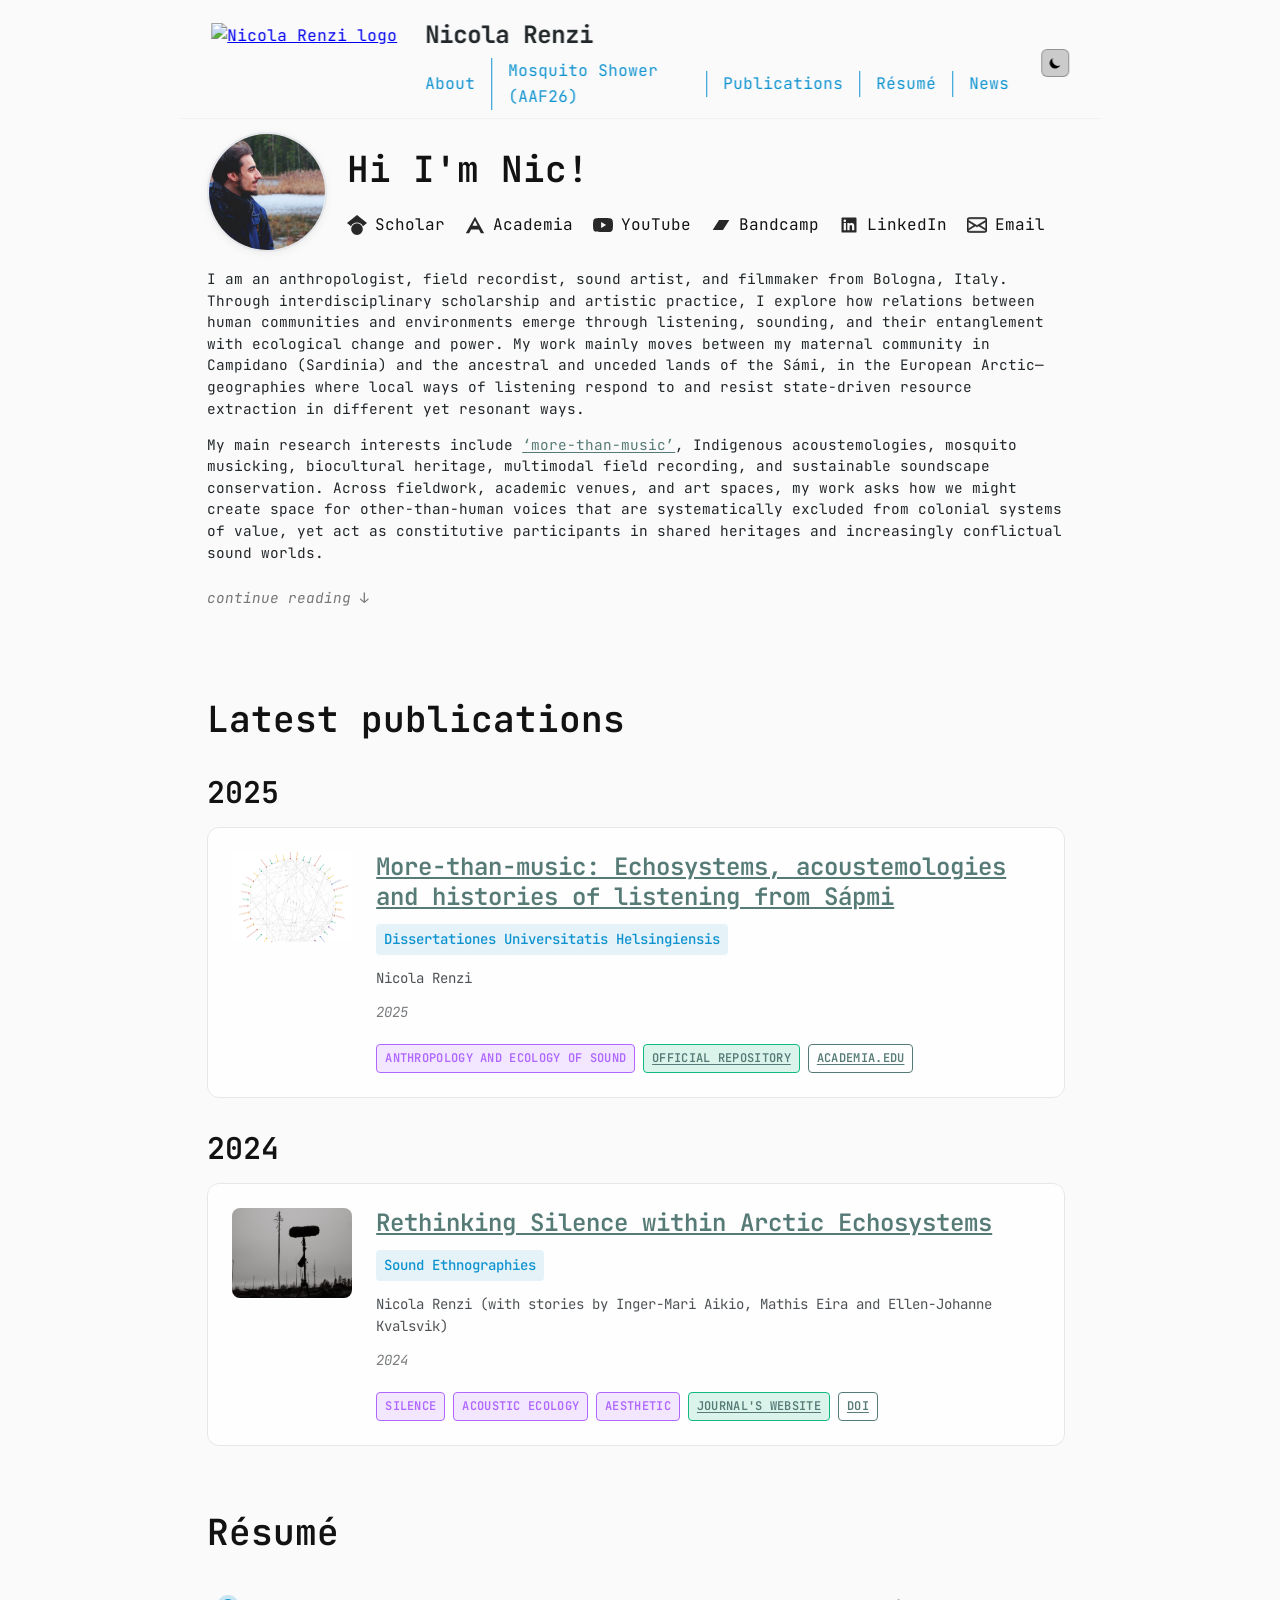
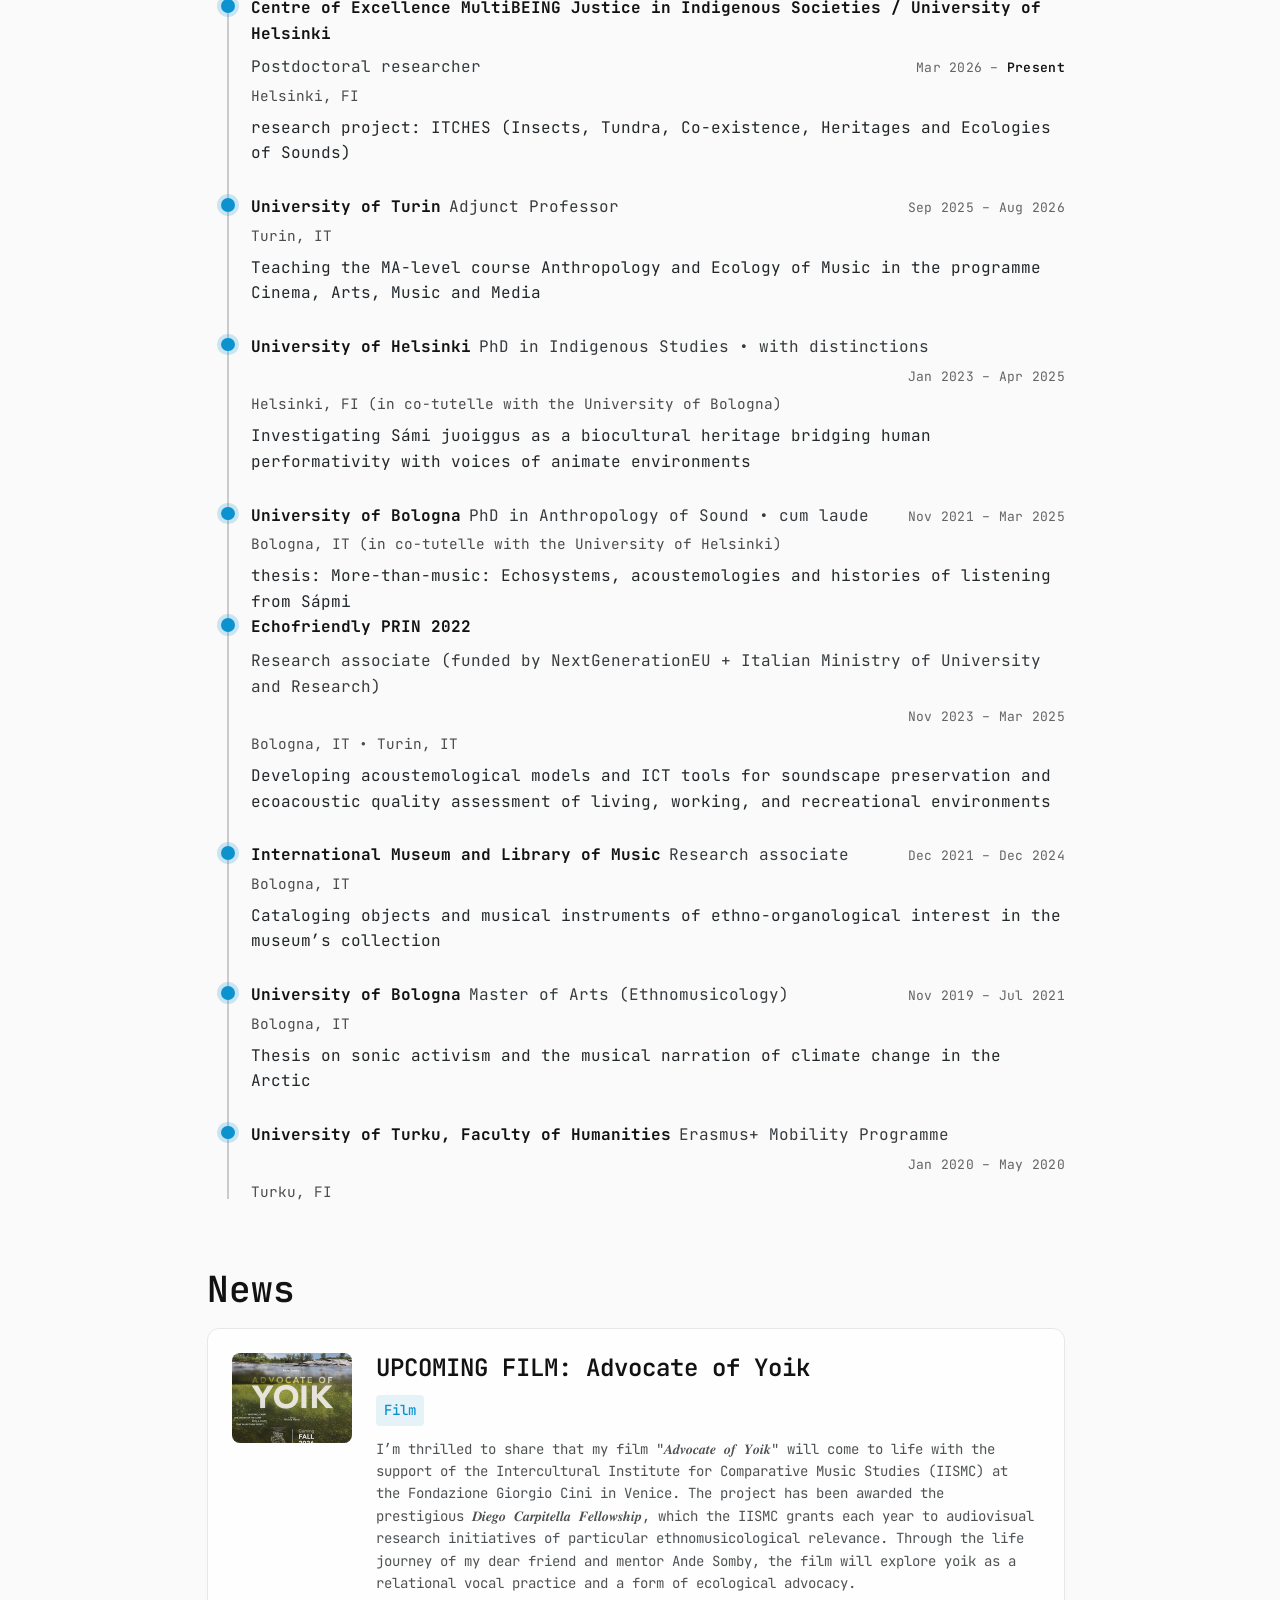
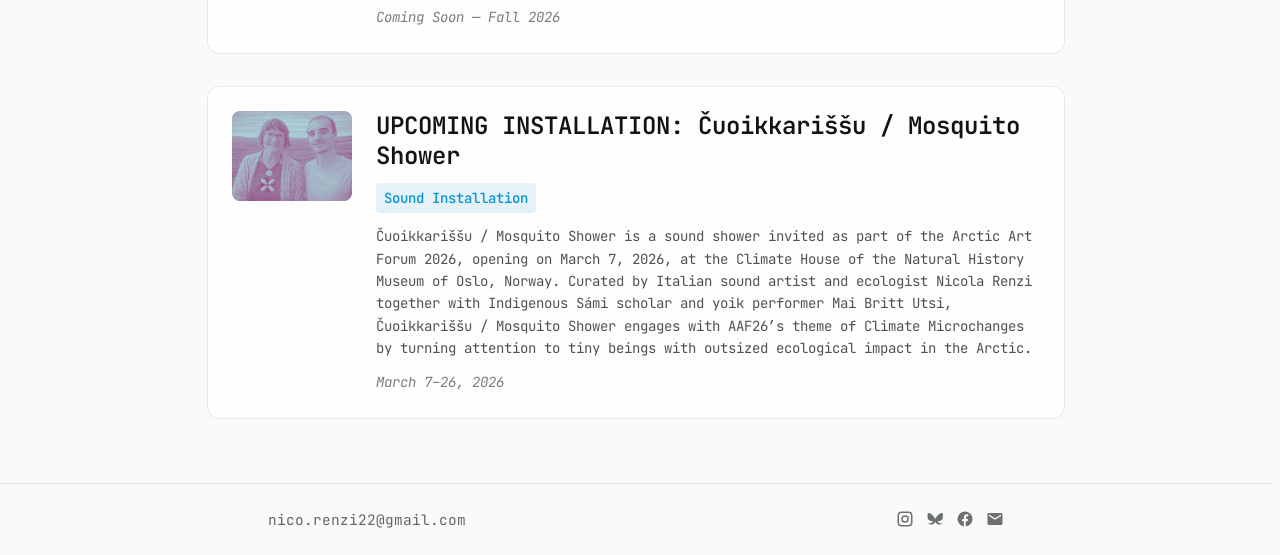
==== docs/index.html @ 44f28d64 "Update index.html" ====
<!DOCTYPE html>
<html lang="en" class="scroll-smooth">
<head>
    <meta charset="UTF-8">
    <meta name="viewport" content="width=device-width, initial-scale=1.0">
    <title>Nicola Renzi</title>
    <meta name="description" content="Postdoc researcher at the University of Helsinki">

    <!-- Open Graph (Facebook / LinkedIn / etc.) -->
    <meta property="og:type" content="website">
    <meta property="og:url" content="https://nicolarenzi.com/">
    <meta property="og:title" content="Nicola Renzi">
    <meta property="og:description" content="Postdoc researcher at the University of Helsinki">
    <meta property="og:image" content="https://nicolarenzi.com/assets/og-preview.jpg">
    <meta property="og:image:width" content="1200">
    <meta property="og:image:height" content="630">
    <meta property="og:image:alt" content="Nicola Renzi — website preview">

    <!-- Twitter Card -->
    <meta name="twitter:card" content="summary_large_image">
    <meta name="twitter:title" content="Nicola Renzi">
    <meta name="twitter:description" content="Postdoc researcher at the University of Helsinki">
    <meta name="twitter:image" content="https://nicolarenzi.com/assets/og-preview.jpg">
    
    <link rel="icon" type="image/x-icon" href="assets/logo-NR-favicon.ico">
    <link rel="stylesheet" href="styles.css">
    <link href="https://fonts.googleapis.com/css2?family=JetBrains+Mono:wght@300;400;500;600;700&display=swap" rel="stylesheet">
    <script>
        (function() {
            try {
                var saved = localStorage.getItem('theme');
                var theme = saved === 'dark' || saved === 'light' ? saved : 'light';
                document.documentElement.setAttribute('data-theme', theme);
            } catch (e) {
                document.documentElement.setAttribute('data-theme', 'light');
            }
        })();
    </script>
</head>
<body class="bg-global-bg text-global-text antialiased">
    <!-- Fixed Header -->
    <header id="main-header" class="group">
        <div class="header-grid">

            <!-- Logo -->
<a href="/" class="group header-logo flex items-center">
  <img src="/assets/Logo-NR-ok-square.png" alt="Nicola Renzi logo" class="me-3 h-10 sm:h-20 w-auto"/>
</a>


            <!-- Title -->
            <div class="header-title">
                <span class="text-xl font-bold sm:text-2xl">Nicola Renzi</span>
            </div>

            <!-- Desktop Navigation -->
            <nav class="mobile-nav-menu header-nav sm:flex sm:flex-row sm:items-center" id="navigation-menu">
                <a href="#about">About</a>
                <a href="mosquito-shower.html">Mosquito Shower (AAF26)</a>
                <a href="#publications">Publications</a>
                <a href="#resume">Résumé</a>
                <a href="#news">News</a>
            </nav>

            <!-- Controls -->
            <div class="header-controls flex items-center gap-3">
                <!-- Theme Toggle -->
                <button id="theme-toggle" class="flex h-7 w-7 items-center justify-center rounded-md border border-accent-2/20 bg-accent-2/10 p-1 transition-colors hover:bg-accent-2/20" aria-label="Switch to dark theme">
                    <svg class="sun-icon h-4 w-4" fill="currentColor" viewBox="0 0 20 20">
                        <path fill-rule="evenodd" d="M10 2a1 1 0 011 1v1a1 1 0 11-2 0V3a1 1 0 011-1zm4 8a4 4 0 11-8 0 4 4 0 018 0zm-.464 4.95l.707.707a1 1 0 001.414-1.414l-.707-.707a1 1 0 00-1.414 1.414zm2.12-10.607a1 1 0 010 1.414l-.706.707a1 1 0 11-1.414-1.414l.707-.707a1 1 0 011.414 0zM17 11a1 1 0 100-2h-1a1 1 0 100 2h1zm-7 4a1 1 0 011 1v1a1 1 0 11-2 0v-1a1 1 0 011-1zM5.05 6.464A1 1 0 106.465 5.05l-.708-.707a1 1 0 00-1.414 1.414l.707.707zm1.414 8.486l-.707.707a1 1 0 01-1.414-1.414l.707-.707a1 1 0 011.414 1.414zM4 11a1 1 0 100-2H3a1 1 0 000 2h1z" clip-rule="evenodd"></path>
                    </svg>
                    <svg class="moon-icon h-4 w-4" fill="currentColor" viewBox="0 0 20 20">
                        <path d="M17.293 13.293A8 8 0 016.707 2.707a8.001 8.001 0 1010.586 10.586z"></path>
                    </svg>
                </button>

                <!-- Mobile Menu Toggle -->
                <button id="toggle-navigation-menu" class="flex h-7 w-7 items-center justify-center rounded-md border border-accent-2/20 bg-accent-2/10 p-1 transition-colors hover:bg-accent-2/20 sm:hidden" aria-expanded="false" aria-label="Toggle navigation menu">
                    <svg class="h-4 w-4" fill="none" stroke="currentColor" viewBox="0 0 24 24">
                        <path stroke-linecap="round" stroke-linejoin="round" stroke-width="2" d="M4 6h16M4 12h16M4 18h16"></path>
                    </svg>
                    <svg class="h-4 w-4" fill="none" stroke="currentColor" viewBox="0 0 24 24">
                        <path stroke-linecap="round" stroke-linejoin="round" stroke-width="2" d="M6 18L18 6M6 6l12 12"></path>
                    </svg>
                </button>
            </div>
        </div>
    </header>

    <!-- Main Content -->
    <main class="mx-auto max-w-3xl px-4 sm:px-8">
        <!-- About Section -->
        <section id="about" class="mb-16">
            <div class="prose" id="about-content">
                <div class="loading-spinner">Loading about content...</div>
            </div>
        </section>
        

        <!-- Publications Section -->
        <section id="publications" class="mb-16">
            <div class="prose" id="publications-content">
                <div class="loading-spinner">Loading publications content...</div>
            </div>
        </section>

        <!-- Resume Section -->
        <section id="resume" class="mb-16">
            <div class="prose" id="resume-content">
                <div class="loading-spinner">Loading resume content...</div>
            </div>
        </section>

        <!-- News Section -->
        <section id="news" class="mb-16">
            <div class="prose" id="news-content">
                <div class="loading-spinner">Loading news content...</div>
            </div>
        </section>
    </main>


    <!-- Footer -->
<footer class="site-footer">
  <div class="footer-inner">
    <div class="footer-left">
      <a href="mailto:nico.renzi22@gmail.com">nico.renzi22@gmail.com</a>
    </div>

    <div class="footer-right">
      <!-- Instagram -->
      <a href="https://www.instagram.com/so__niccc/" aria-label="Instagram" target="_blank" rel="noopener">
        <svg viewBox="0 0 24 24" aria-hidden="true">
          <path d="M7 2C4.24 2 2 4.24 2 7v10c0 2.76 2.24 5 5 5h10c2.76 0 5-2.24 5-5V7c0-2.76-2.24-5-5-5H7zm10 2c1.66 0 3 1.34 3 3v10c0 1.66-1.34 3-3 3H7c-1.66 0-3-1.34-3-3V7c0-1.66 1.34-3 3-3h10zm-5 3a5 5 0 100 10 5 5 0 000-10zm0 2a3 3 0 110 6 3 3 0 010-6zm4.5-.9a1.1 1.1 0 110 2.2 1.1 1.1 0 010-2.2z"/>
        </svg>
      </a>

      <!-- Bluesky -->
      <a href="https://bsky.app/profile/nicolarenzi.bsky.social" aria-label="Bluesky" target="_blank" rel="noopener">
        <svg viewBox="0 0 24 24" aria-hidden="true">
          <path d="M12 11.4c-.9-1.7-3.3-4.8-5.5-6.4C4.3 3.5 3.4 3.8 2.8 4.1c-.7.4-.8 1.3-.8 1.9 0 .6.3 5.1.5 5.8.9 2.6 4.2 3.5 7.1 3.1-.1.1-.2.2-.3.4-1.4 2.1-3.9 2.5-5.6 2.3-.5-.1-.7.6-.2.9.9.6 2.6 1.1 4.7.7 2.1-.4 3.8-2 4.1-3.8.3 1.8 2 3.4 4.1 3.8 2.1.4 3.8-.1 4.7-.7.5-.3.3-1-.2-.9-1.7.2-4.2-.2-5.6-2.3-.1-.2-.2-.3-.3-.4 2.9.4 6.2-.5 7.1-3.1.2-.7.5-5.2.5-5.8 0-.6-.1-1.5-.8-1.9-.6-.3-1.5-.6-3.7.9-2.2 1.6-4.6 4.7-5.5 6.4z"/>
        </svg>
      </a>

      <!-- Facebook -->
      <a href="https://www.facebook.com/eth.nic22/" aria-label="Facebook" target="_blank" rel="noopener">
        <svg viewBox="0 0 24 24" aria-hidden="true">
          <path d="M22 12a10 10 0 10-11.5 9.9v-7H8v-3h2.5V9.5c0-2.5 1.5-3.9 3.8-3.9 1.1 0 2.2.2 2.2.2v2.4h-1.3c-1.3 0-1.7.8-1.7 1.6V12H16l-.4 3h-2.6v7A10 10 0 0022 12z"/>
        </svg>
      </a>

      <!-- Email -->
      <a href="mailto:nico.renzi22@gmail.com" aria-label="Email">
        <svg viewBox="0 0 24 24" aria-hidden="true">
          <path d="M20 4H4c-1.1 0-2 .9-2 2v12c0 1.1.9 2 2 2h16c1.1 0 2-.9 2-2V6c0-1.1-.9-2-2-2zm0 4l-8 5-8-5V6l8 5 8-5v2z"/>
        </svg>
      </a>
    </div>
  </div>
</footer>

<script src="script.js"></script>
</body>
</html>
---- docs/styles.css ----
/* Reset and base styles */
* {
    box-sizing: border-box;
}

html {
    color-scheme: light dark;
    scrollbar-gutter: stable;
    scroll-behavior: smooth;
}

/* CSS Custom Properties for theming */
:root {
    /* Light theme colors (inspired by astro-theme-cactus) */
    --color-global-bg: oklch(98.48% 0 0);
    --color-global-text: oklch(26.99% 0.0096 235.05);
    --color-link: oklch(55.44% 0.0431 185.69);
    --color-accent: #0d92d0;
    --color-accent-2: oklch(18.15% 0 0);
    --color-quote: #af67ff;
    --color-border: #e5e7eb;
    --color-card-bg: rgba(255, 255, 255, 0.8);
    --color-shadow: rgba(0, 0, 0, 0.1);
}

/* Dark theme colors */
[data-theme="dark"] {
    --color-global-bg: oklch(23.64% 0.0045 248);
    --color-global-text: oklch(83.54% 0 264);
    --color-link: oklch(70.44% 0.1133 349);
    --color-accent: #5ff26b;
    --color-accent-2: oklch(94.66% 0 0);
    --color-quote: oklch(94.8% 0.106 136.49);
    --color-border: #374151;
    --color-card-bg: rgba(31, 41, 55, 0.8);
    --color-shadow: rgba(0, 0, 0, 0.3);
}

/* Base typography */
body {
    font-family: 'JetBrains Mono', 'Courier New', monospace;
    line-height: 1.6;
    margin: 0;
    padding: 0;
    background-color: var(--color-global-bg);
    color: var(--color-global-text);
    transition: opacity 0.2s ease;
    padding-top: 8rem; /* Increased to account for fixed header */
}

/* Responsive body padding */
@media (max-width: 640px) {
    body {
        padding-top: 5rem; /* Reduced padding on mobile */
    }
}

/* Utility classes matching astro-theme-cactus */
.bg-global-bg { background-color: var(--color-global-bg); }
.text-global-text { color: var(--color-global-text); }
.text-accent { color: var(--color-accent); }
.text-accent-2 { color: var(--color-accent-2); }

.mx-auto { margin-left: auto; margin-right: auto; }
.flex { display: flex; }
.flex-col { flex-direction: column; }
.flex-1 { flex: 1; }
.items-center { align-items: center; }
.justify-center { justify-content: center; }
.min-h-screen { min-height: 100vh; }
.max-w-3xl { max-width: 57.6rem; }
.px-4 { padding-left: 1rem; padding-right: 1rem; }
.px-8 { padding-left: 2rem; padding-right: 2rem; }
.pt-16 { padding-top: 4rem; }
.py-4 { padding-top: 1rem; padding-bottom: 1rem; }
.py-8 { padding-top: 2rem; padding-bottom: 2rem; }
.mb-8 { margin-bottom: 2rem; }
.mb-16 { margin-bottom: 4rem; }
.mb-28 { margin-bottom: 7rem; }
.me-3 { margin-inline-end: 0.75rem; }
.me-4 { margin-inline-end: 1rem; }
.ms-auto { margin-inline-start: auto; }
.mt-auto { margin-top: auto; }
.h-4 { height: 1rem; }
.w-4 { width: 1rem; }
.h-7 { height: 1.75rem; }
.w-7 { width: 1.75rem; }
.h-10 { height: 2.5rem; }
.w-6 { width: 1.5rem; }
.text-sm { font-size: 0.875rem; }
.text-xl { font-size: 1.25rem; }
.text-2xl { font-size: 1.5rem; }
.font-normal { font-weight: 400; }
.font-bold { font-weight: 700; }
.font-mono { font-family: 'JetBrains Mono', 'Courier New', monospace; }
.antialiased { -webkit-font-smoothing: antialiased; -moz-osx-font-smoothing: grayscale; }
.scroll-smooth { scroll-behavior: smooth; }
.relative { position: relative; }
.absolute { position: absolute; }
.hidden { display: none; }
.rounded-md { border-radius: 0.375rem; }
.shadow { box-shadow: 0 1px 3px 0 var(--color-shadow), 0 1px 2px -1px var(--color-shadow); }
.backdrop-blur-sm { backdrop-filter: blur(4px); }
.underline { text-decoration: underline; }
.underline-offset-2 { text-underline-offset: 2px; }
.grayscale { filter: grayscale(100%); }
.opacity-75 { opacity: 0.75; }
.text-center { text-align: center; }
.text-xs { font-size: 0.75rem; }

/* Responsive utilities */
@media (min-width: 640px) {
    .sm\:px-8 { padding-left: 2rem; padding-right: 2rem; }
    .sm\:flex { display: flex; }
    .sm\:flex-row { flex-direction: row; }
    .sm\:flex-col { flex-direction: column; }
    .sm\:items-center { align-items: center; }
    .sm\:invisible { visibility: hidden; }
    .sm\:hidden { display: none; }
    .sm\:static { position: static; }
    .sm\:relative { position: relative; }
    .sm\:absolute { position: absolute; }
    .sm\:z-auto { z-index: auto; }
    .sm\:mt-1 { margin-top: 0.25rem; }
    .sm\:me-0 { margin-inline-end: 0; }
    .sm\:py-0 { padding-top: 0; padding-bottom: 0; }
    .sm\:h-20 { height: 5rem; }
    .sm\:w-12 { width: 3rem; }
    .sm\:text-2xl { font-size: 1.5rem; }
    .sm\:ps-18 { padding-inline-start: 4.5rem; }
    .sm\:-ms-4 { margin-inline-start: -1rem; }
    .sm\:divide-accent > :not([hidden]) ~ :not([hidden]) { 
        border-inline-start-width: 1px; 
        border-color: var(--color-accent); 
    }
    .sm\:rounded-none { border-radius: 0; }
    .sm\:bg-transparent { background-color: transparent; }
    .sm\:shadow-none { box-shadow: none; }
    .sm\:backdrop-blur-none { backdrop-filter: none; }
}

/* Screen reader only */
.sr-only {
    position: absolute;
    width: 1px;
    height: 1px;
    padding: 0;
    margin: -1px;
    overflow: hidden;
    clip: rect(0, 0, 0, 0);
    white-space: nowrap;
    border-width: 0;
}

.focus\:not-sr-only:focus {
    position: static;
    width: auto;
    height: auto;
    padding: 0;
    margin: 0;
    overflow: visible;
    clip: auto;
    white-space: normal;
}

/* Custom component styles */
.title {
    color: var(--color-accent-2);
    font-size: 1.5rem;
    font-weight: 600;
    margin-bottom: 2rem;
}

.cactus-link {
    color: var(--color-link);
    text-decoration: underline;
    text-underline-offset: 2px;
    transition: opacity 0.2s ease;
}

.cactus-link:hover {
    text-decoration-thickness: 2px;
}

/* Hover color for individual 'b'/'B' letters */
.hover-b {
    transition: color 0.15s ease;
}
.hover-b:hover {
    color: #ffd400; /* yellow */
}

/* Flying bee emoji created on clicking a 'b' */
.flying-bee {
    position: fixed;
    z-index: 9999;
    pointer-events: none;
    font-size: 1.2em;
    line-height: 1;
    will-change: transform, opacity;
    animation: bee-fly 3s cubic-bezier(0.25, 0.46, 0.45, 0.94) forwards;
}

@keyframes bee-fly {
    0% {
        transform: translate(0, 0) rotate(0deg);
        opacity: 1;
    }
    20% {
        transform: translate(calc(var(--dx) * 0.2), calc(var(--dy) * 0.2)) rotate(90deg);
    }
    40% {
        transform: translate(calc(var(--dx) * 0.4 + 6px), calc(var(--dy) * 0.4 - 4px)) rotate(180deg);
    }
    60% {
        transform: translate(calc(var(--dx) * 0.6 - 4px), calc(var(--dy) * 0.6 + 6px)) rotate(270deg);
    }
    80% {
        transform: translate(calc(var(--dx) * 0.8 + 3px), calc(var(--dy) * 0.8 - 3px)) rotate(360deg);
    }
    100% {
        transform: translate(var(--dx), var(--dy)) rotate(450deg);
        opacity: 0;
    }
}

@media (prefers-reduced-motion: reduce) {
    .flying-bee {
        animation: bee-fade 250ms ease-out forwards;
    }
    @keyframes bee-fade {
        to { opacity: 0; }
    }
}

/* Hover highlight for the word "mosquito" */
.hover-mosquito {
    transition: color 0.15s ease;
}
.hover-mosquito:hover {
    color: var(--color-accent); /* or any color you like */
}

/* Flying mosquito emoji – reuses the SAME keyframes as the bee */
.flying-mosquito {
    position: fixed;
    z-index: 9999;
    pointer-events: none;
    font-size: 1.15em;
    line-height: 1;
    will-change: transform, opacity;
    animation: bee-fly 3s cubic-bezier(0.25, 0.46, 0.45, 0.94) forwards;
}

@media (prefers-reduced-motion: reduce) {
    .flying-mosquito {
        animation: bee-fade 250ms ease-out forwards;
    }
}

/* Header styles */
#main-header {
    position: fixed;
    top: 0;
    left: 50%;
    transform: translateX(-50%);
    max-width: 57.6rem; /* Same as max-w-3xl */
    width: 100%;
    background-color: color-mix(in srgb, var(--color-global-bg) 95%, transparent);
    backdrop-filter: blur(12px);
    -webkit-backdrop-filter: blur(12px);
    border-bottom: 1px solid color-mix(in srgb, var(--color-border) 50%, transparent);
    z-index: 100;
    padding: 1rem 1rem 0.5rem 1rem; /* Match main content px-4 */
}



/* Header grid layout */
.header-grid {
    display: grid;
    grid-template-columns: auto 1fr minmax(0, auto);
    grid-template-rows: auto auto;
    grid-template-areas:
        "logo title controls"
        "logo nav controls";
    align-items: center;
    column-gap: 1rem;
}

.header-logo { grid-area: logo; align-self: center; }
.header-title { grid-area: title; align-self: center; }
.header-nav { grid-area: nav; align-self: center; }
.header-controls { 
    grid-area: controls; 
    justify-self: end; 
    max-width: 100%; 
    overflow: hidden;
    display: flex;
    align-items: center;
    gap: 0.75rem;
}

/* Logo hover rotation */
.header-logo img {
  transition: transform 0.35s ease;
  transform-origin: center center;
}

.header-logo:hover img {
  transform: rotate(90deg);
}


/* Nav links now centered with title - no additional margin needed */

@media (min-width: 640px) {
    #main-header {
        padding: 1rem 2rem 0.5rem 2rem; /* Match main content sm:px-8 */
    }
}

.group:hover .grayscale {
    filter: none;
}

/* Make logo clickable with cursor pointer and subtle hover effect */
#main-header a[href="#"] {
    cursor: pointer;
    transition: opacity 0.2s ease;
}

#main-header a[href="#"]:hover svg {
    transform: scale(1.05);
    transition: opacity 0.2s ease;
}

#main-header a[href="#"]:focus-visible {
    outline: 2px solid var(--color-accent);
    outline-offset: 4px;
    border-radius: 4px;
}

/* Navigation styles - Desktop */
.mobile-nav-menu {
    /* Desktop styles */
    display: flex;
    flex-direction: row;
    align-items: center;
    gap: 0;
    position: static;
    background: transparent;
    margin-top: 0.25rem;
    margin-left: -1rem;
}

.mobile-nav-menu > a {
    padding: 0 1rem;
    border-left: 1px solid var(--color-accent);
    color: var(--color-accent);
    text-decoration: none;
    transition: opacity 0.2s ease;
}

.mobile-nav-menu > a:first-child {
    border-left: none;
}

.mobile-nav-menu > a:hover {
    text-decoration: underline;
    text-underline-offset: 2px;
}

/* Mobile navigation - completely override everything */
@media (max-width: 640px) {
    .mobile-nav-menu {
        position: fixed !important;
        top: 0 !important;
        left: 0 !important;
        right: 0 !important;
        bottom: 0 !important;
        width: 100vw !important;
        height: 100vh !important;
        background-color: color-mix(in srgb, var(--color-global-bg) 98%, transparent) !important;
        backdrop-filter: blur(20px) !important;
        -webkit-backdrop-filter: blur(20px) !important;
        z-index: 150 !important;
        display: none !important;
        flex-direction: column !important;
        justify-content: center !important;
        align-items: center !important;
        gap: 2rem !important;
        padding: 2rem !important;
        border: none !important;
        border-radius: 0 !important;
        box-shadow: none !important;
        margin: 0 !important;
        transform: none !important;
        inset: 0 !important;
    }
    
    .mobile-nav-menu > a {
        font-size: 1.5rem !important;
        padding: 1rem 2rem !important;
        border-radius: 0.5rem !important;
        transition: opacity 0.2s ease !important;
        text-align: center !important;
        min-width: 200px !important;
        background-color: color-mix(in srgb, var(--color-accent) 10%, transparent) !important;
        border: 1px solid var(--color-accent) !important;
        color: var(--color-accent) !important;
        text-decoration: none !important;
        display: block !important;
        margin: 0 !important;
    }
    
    .mobile-nav-menu > a:hover {
        background-color: var(--color-accent) !important;
        color: var(--color-global-bg) !important;
        transform: translateY(-2px) !important;
        box-shadow: 0 4px 12px color-mix(in srgb, var(--color-accent) 30%, transparent) !important;
        text-decoration: none !important;
    }
}

/* Show mobile menu when menu-open class is present */
.group.menu-open .mobile-nav-menu {
    display: flex !important;
    z-index: 150 !important;
}

/* Mobile menu button improvements */
#toggle-navigation-menu {
    z-index: 200; /* Highest z-index to stay above menu */
    position: relative;
    background-color: color-mix(in srgb, var(--color-accent-2) 10%, transparent);
    border-radius: 0.375rem;
    border: 1px solid color-mix(in srgb, var(--color-accent-2) 20%, transparent);
    transition: opacity 0.2s ease;
}

#toggle-navigation-menu:hover {
    background-color: color-mix(in srgb, var(--color-accent-2) 20%, transparent);
    transform: scale(1.05);
}

/* Hamburger icon sizing and toggling */
#toggle-navigation-menu svg {
    width: 24px;
    height: 24px;
    transition: opacity 0.2s ease;
}

#toggle-navigation-menu[aria-expanded="false"] svg:first-of-type { display: block; opacity: 1; }
#toggle-navigation-menu[aria-expanded="false"] svg:last-of-type  { display: none;  opacity: 0; }

#toggle-navigation-menu[aria-expanded="true"]  svg:first-of-type { display: none;  opacity: 0; }
#toggle-navigation-menu[aria-expanded="true"]  svg:last-of-type  { display: block; opacity: 1; }

/* Theme toggle styles */
#theme-toggle {
    background-color: color-mix(in srgb, var(--color-accent-2) 20%, transparent);
    border: 1px solid color-mix(in srgb, var(--color-accent-2) 30%, transparent);
    transition: opacity 0.2s ease;
    z-index: 50;
    position: relative;
}

#theme-toggle:hover {
    background-color: color-mix(in srgb, var(--color-accent-2) 30%, transparent);
    transform: scale(1.05);
}

/* Theme icon visibility */
[data-theme="dark"] .sun-icon {
    display: block;
}

[data-theme="dark"] .moon-icon {
    display: none;
}

[data-theme="light"] .sun-icon {
    display: none;
}

[data-theme="light"] .moon-icon {
    display: block;
}

:root .sun-icon {
    display: none;
}

:root .moon-icon {
    display: block;
}

/* Prose styles (typography) */
.prose {
    color: var(--color-global-text);
    max-width: none; /* Allow prose to use full container width */
}

.prose h1, .prose h2, .prose h3, .prose h4, .prose h5, .prose h6 {
    color: var(--color-accent-2);
    font-weight: 600;
    line-height: 1.25;
    margin-top: 2rem;
    margin-bottom: 1rem;
}

.prose h1 { font-size: 2.25rem; }
.prose h2 { font-size: 1.875rem; }
.prose h3 { font-size: 1.5rem; }
.prose h4 { font-size: 1.25rem; }

.prose p {
    margin-bottom: 1.25rem;
}

.prose ul, .prose ol {
    margin-bottom: 1.25rem;
    padding-left: 1.625rem;
}

.prose li {
    margin-bottom: 0.5rem;
}

.prose a {
    color: var(--color-link);
    text-decoration: underline;
    text-underline-offset: 2px;
}

.prose a:hover {
    text-decoration-thickness: 2px;
}

/* About section layout */
.about-header {
    display: flex;
    align-items: center;
    gap: 1.25rem;
    flex-wrap: nowrap;
    margin-top: 0.25rem;
    margin-bottom: 1rem;
}

.about-avatar {
    width: 120px;
    height: 120px;
    border-radius: 9999px;
    object-fit: cover;
    flex-shrink: 0;
    border: 2px solid var(--color-border);
    box-shadow: 0 2px 10px color-mix(in srgb, var(--color-shadow) 50%, transparent);
    background-color: var(--color-border);
}

.about-header-content {
    display: flex;
    flex-direction: column;
    gap: 0.25rem;
}

/* Reduce default heading top margin inside about header to better center with avatar */
.about-header .title {
    margin-top: 0;
    margin-bottom: 0.5rem;
}

@media (max-width: 640px) {
    .about-header {
        flex-direction: column;
        align-items: center;
        text-align: center;
    }
    .about-avatar {
        width: 88px;
        height: 88px;
        margin-top: 1.5rem; /* Add padding above the avatar on mobile */
    }
    .about-header-content {
        align-items: center;
    }
}

.prose strong {
    color: var(--color-accent-2);
    font-weight: 600;
}

.prose code {
    background-color: color-mix(in srgb, var(--color-accent-2) 10%, transparent);
    border: 1px dotted #666;
    border-radius: 2px;
    padding: 0.125rem 0.25rem;
    font-size: 0.875rem;
}

.prose blockquote {
    border-left: 4px solid var(--color-accent);
    padding-left: 1rem;
    margin-left: 0;
    font-style: italic;
    color: var(--color-quote);
}

/* Project grid */
.project-grid {
    display: grid;
    gap: 2rem;
    margin-top: 2rem;
}

@media (min-width: 768px) {
    .project-grid {
        grid-template-columns: repeat(auto-fit, minmax(300px, 1fr));
    }
}

.project-card {
    background-color: var(--color-card-bg);
    border: 1px solid var(--color-border);
    border-radius: 0.5rem;
    padding: 1.5rem;
    backdrop-filter: blur(8px);
    transition: opacity 0.2s ease;
}

.project-card:hover {
    transform: translateY(-2px);
    box-shadow: 0 4px 12px var(--color-shadow);
}

.project-card h3 {
    margin-top: 0;
    margin-bottom: 1rem;
    color: var(--color-accent-2);
}

.project-card p {
    margin-bottom: 1.5rem;
    color: var(--color-global-text);
}

.project-links {
    display: flex;
    gap: 1rem;
}

.project-links a {
    padding: 0.5rem 1rem;
    border: 1px solid var(--color-accent);
    border-radius: 0.25rem;
    text-decoration: none;
    transition: opacity 0.2s ease;
}

.project-links a:hover {
    background-color: var(--color-accent);
    color: var(--color-global-bg);
}

/* Contact links */
.contact-links {
    display: flex;
    flex-wrap: wrap;
    gap: 1rem;
    margin-top: 2rem;
}

.contact-links a {
    display: inline-flex;
    align-items: center;
    padding: 0.75rem 1.5rem;
    background-color: var(--color-card-bg);
    border: 1px solid var(--color-border);
    border-radius: 0.5rem;
    text-decoration: none;
    transition: opacity 0.2s ease;
}

.contact-links a:hover {
    background-color: var(--color-accent);
    color: var(--color-global-bg);
    transform: translateY(-1px);
}

/* Smooth transitions */
* {
    transition: opacity 0.2s ease;
}

/* Focus styles for accessibility: only show on keyboard navigation */
a:focus,
button:focus {
    outline: none;
}
a:focus-visible,
button:focus-visible {
    outline: 2px solid var(--color-accent);
    outline-offset: 2px;
}

/* Scroll margin for anchor links */
:target {
    scroll-margin-top: 8rem; /* Increased to account for fixed header */
}

@media (max-width: 640px) {
    :target {
        scroll-margin-top: 5rem; /* Reduced for mobile */
    }
}

/* Responsive typography */
@media (max-width: 640px) {
    .title {
        font-size: 1.25rem;
    }
    
    .prose h1 { font-size: 1.875rem; }
    .prose h2 { font-size: 1.5rem; }
    .prose h3 { font-size: 1.25rem; }
    
    .contact-links {
        flex-direction: column;
    }
    
    .project-links {
        flex-direction: column;
    }
    
    /* Mobile header adjustments */
    #main-header {
        /* Keep fixed position on mobile - removed position: relative override */
        z-index: 100; /* Ensure proper z-index on mobile */
    }
    
    /* Prevent body scroll when menu is open */
    body.menu-open {
        overflow: hidden;
        height: 100vh;
    }
    
    /* Logo and title spacing on mobile */
    #main-header .text-xl {
        font-size: 1.125rem;
    }
    
    /* Mobile menu animation */
    .mobile-nav-menu {
        animation: fadeInScale 0.3s cubic-bezier(0.4, 0, 0.2, 1);
    }
    
    .group.menu-open .mobile-nav-menu {
        animation: fadeInScale 0.3s cubic-bezier(0.4, 0, 0.2, 1);
    }
}

/* Menu animation keyframes */
@keyframes fadeInScale {
    0% {
        opacity: 0;
        transform: scale(0.95);
    }
    100% {
        opacity: 1;
        transform: scale(1);
    }
}

/* Touch-friendly improvements */
@media (max-width: 640px) {
    /* Collapse grid to a simple row on mobile; keep existing overlay menu */
    .header-grid {
        display: flex;
        align-items: center;
        justify-content: space-between;
        gap: 0.75rem;
        flex-wrap: nowrap;
    }

    .header-title { display: flex; align-items: center; flex: 1; min-width: 0; }
    .header-nav { display: none; }

    /* Adjust controls spacing on mobile */
    .header-controls {
        gap: 0.5rem;
        white-space: nowrap;
    }

    /* Add spacing after logo on mobile */
    .header-logo { margin-right: 0.5rem; }

    /* Enlarge hamburger icon visuals on mobile */
    #toggle-navigation-menu svg {
        width: 24px;
        height: 24px;
    }

    /* Larger touch targets */
    #theme-toggle,
    #toggle-navigation-menu {
        min-width: 44px;
        min-height: 44px;
        padding: 0.5rem;
    }
    
    /* Better touch feedback */
    #toggle-navigation-menu:active,
    #theme-toggle:active {
        transform: scale(0.95);
    }
    
    /* Improved header spacing on mobile */
    #main-header {
        /* Keep fixed positioning - only adjust padding */
        padding-bottom: 1rem;
        /* Remove margin-bottom since fixed headers don't need margin */
    }

    /* Reduce first section top padding to avoid excessive gap under fixed header */
    #about {
        padding-top: 1rem !important;
    }
    
    /* Better logo visibility and size */
    #main-header svg {
        filter: drop-shadow(0 2px 4px rgba(0, 0, 0, 0.1));
        height: 4rem !important; /* Increase from 3.5rem to 4rem */
        width: 2.4rem !important;  /* Increase from 2.1rem to 2.4rem, maintaining aspect ratio */
    }
}

/* Prevent text selection on interactive elements */
#toggle-navigation-menu,
#theme-toggle {
    -webkit-user-select: none;
    -moz-user-select: none;
    user-select: none;
    -webkit-tap-highlight-color: transparent;
}

/* Smooth transitions for better UX */
.mobile-nav-menu a {
    transition: opacity 0.2s ease;
}

/* Active navigation link styling */
@media (max-width: 640px) {
    .mobile-nav-menu a.active {
        background-color: var(--color-accent) !important;
        color: var(--color-global-bg) !important;
        border-color: var(--color-accent) !important;
        transform: translateY(-2px) !important;
        box-shadow: 0 4px 12px color-mix(in srgb, var(--color-accent) 30%, transparent) !important;
    }
}

@media (min-width: 640px) {
    .mobile-nav-menu a.active {
        background-color: transparent !important;
        color: var(--color-accent) !important;
        text-decoration: underline !important;
        text-underline-offset: 4px !important;
        /* Keep vertical dividers visible even when active */
        border-left: 1px solid var(--color-accent) !important;
    }
    .mobile-nav-menu a.active:first-child {
        border-left: none !important;
    }
}

/* Animation for theme transitions */
html {
    transition: opacity 0.2s ease;
}

/* Loading spinner */
.loading-spinner {
    display: flex;
    align-items: center;
    justify-content: center;
    padding: 2rem;
    color: var(--color-accent);
    font-style: italic;
}

.loading-spinner::after {
    content: '';
    width: 20px;
    height: 20px;
    margin-left: 10px;
    border: 2px solid var(--color-accent);
    border-top: 2px solid transparent;
    border-radius: 50%;
    animation: spin 1s linear infinite;
}

@keyframes spin {
    0% { transform: rotate(0deg); }
    100% { transform: rotate(360deg); }
}

/* Error message styling */
.error-message {
    padding: 1rem;
    background-color: color-mix(in srgb, #ef4444 10%, transparent);
    border: 1px solid #ef4444;
    border-radius: 0.5rem;
    color: #ef4444;
    text-align: center;
}

/* Custom scrollbar */
::-webkit-scrollbar {
    width: 8px;
}

::-webkit-scrollbar-track {
    background: var(--color-global-bg);
}

::-webkit-scrollbar-thumb {
    background: var(--color-accent);
    border-radius: 4px;
}

::-webkit-scrollbar-thumb:hover {
    background: var(--color-accent-2);
}

/* Publication card styles */
.publication-card {
    display: flex;
    background-color: var(--color-card-bg);
    border: 1px solid var(--color-border);
    border-radius: 0.75rem;
    padding: 1.5rem;
    margin-bottom: 2rem;
    backdrop-filter: blur(8px);
    transition: opacity 0.2s ease;
    gap: 1.5rem;
}

.publication-card:hover {
    transform: translateY(-2px);
    box-shadow: 0 8px 25px var(--color-shadow);
}

.publication-image {
    flex-shrink: 0;
    width: 120px;
    height: 90px;
    border-radius: 0.5rem;
    overflow: hidden;
    background-color: var(--color-border);
}

.publication-image img {
    width: 100%;
    height: 100%;
    object-fit: cover;
}

.publication-content {
    flex: 1;
    display: flex;
    flex-direction: column;
    gap: 0.75rem;
}

.publication-title {
    margin: 0 !important;
    font-size: 1.125rem;
    font-weight: 600;
    line-height: 1.4;
}

/* Override prose heading margins for publication titles */
.prose .publication-title {
    margin-top: 0 !important;
    margin-bottom: 0.5rem;
}

.publication-link {
    color: var(--color-accent-2);
    text-decoration: none;
    transition: opacity 0.2s ease;
}

.publication-link:hover {
    color: var(--color-accent);
    text-decoration: underline;
}

.publication-venue {
    font-size: 0.875rem;
    color: var(--color-accent);
    font-weight: 500;
    background-color: color-mix(in srgb, var(--color-accent) 10%, transparent);
    padding: 0.25rem 0.5rem;
    border-radius: 0.25rem;
    display: inline-block;
    width: fit-content;
}

.publication-authors {
    font-size: 0.875rem;
    color: var(--color-global-text);
    opacity: 0.8;
}

.publication-year {
    font-size: 0.875rem;
    color: var(--color-global-text);
    opacity: 0.6;
    font-style: italic;
}

.publication-description {
    font-size: 0.875rem;
    line-height: 1.5;
    color: var(--color-global-text);
    opacity: 0.9;
}

.publication-tags {
    display: flex;
    flex-wrap: wrap;
    gap: 0.5rem;
    margin-top: 0.5rem;
}

.tag {
    font-size: 0.75rem;
    font-weight: 600;
    text-transform: uppercase;
    letter-spacing: 0.025em;
    padding: 0.25rem 0.5rem;
    border-radius: 0.25rem;
    border: 1px solid;
    transition: opacity 0.2s ease;
}

.tag-safety {
    background-color: color-mix(in srgb, #af67ff 15%, transparent);
    border-color: #af67ff;
    color: #af67ff;
}

.tag-interpretability {
    background-color: color-mix(in srgb, #af67ff 15%, transparent);
    border-color: #af67ff;
    color: #af67ff;
}

.tag-arxiv {
    background-color: color-mix(in srgb, #10b981 15%, transparent);
    border-color: #10b981;
    color: #10b981;
}

.tag-workshop {
    background-color: color-mix(in srgb, #f59e0b 15%, transparent);
    border-color: #f59e0b;
    color: #f59e0b;
}

.tag-conference {
    background-color: color-mix(in srgb, #3b82f6 15%, transparent);
    border-color: #3b82f6;
    color: #3b82f6;
}

.tag-bibtex {
    background-color: color-mix(in srgb, #6b7280 15%, transparent);
    border-color: #6b7280;
    color: #6b7280;
}

.tag:hover {
    transform: translateY(-1px);
    box-shadow: 0 2px 4px var(--color-shadow);
}

.publication-citations {
    font-size: 0.75rem;
    color: var(--color-global-text);
    opacity: 0.6;
    font-style: italic;
    margin-top: 0.5rem;
}

/* Responsive publication cards */
@media (max-width: 768px) {
    .publication-card {
        flex-direction: column;
        gap: 1rem;
    }
    
    .publication-image {
        width: 100%;
        height: 120px;
    }
    
    .publication-tags {
        justify-content: center;
    }
}

/* =========================
   Further readings layout
   ========================= */

.reading-grid {
  display: grid;
  grid-template-columns: repeat(2, minmax(0, 1fr));
  gap: 1.25rem;
  margin-top: 1.25rem;
  align-items: start;
}

.reading-block {
  background: color-mix(in srgb, var(--color-card-bg) 75%, transparent);
  border: 1px solid var(--color-border);
  border-radius: 18px;
  padding: 1rem;
  backdrop-filter: blur(8px);
}

.reading-block__header {
  margin-bottom: 0.75rem;
}

.reading-block__title {
  margin: 0 !important;
  font-size: 1.1rem;
  color: var(--color-accent-2);
}

/* Tighten cards inside blocks */
.reading-item.publication-card {
  margin-bottom: 1rem;
}

.reading-item.publication-card:last-child {
  margin-bottom: 0;
}

/* Little category kicker (sound ecology, ecology, etc.) */
.reading-kicker {
  font-size: 0.75rem;
  font-weight: 700;
  letter-spacing: 0.06em;
  text-transform: uppercase;
  color: color-mix(in srgb, var(--color-accent-2) 70%, transparent);
  margin-bottom: 0.35rem;
}

/* DOI line styling */
.reading-doi a {
  color: var(--color-link);
  text-decoration: underline;
  text-underline-offset: 2px;
}
.doi-forthcoming {
  opacity: 0.7;
  font-style: italic;
}

/* Mobile: stack blocks */
@media (max-width: 900px) {
  .reading-grid {
    grid-template-columns: 1fr;
  }
}

/* Party Hat Explosion Animation Styles */
.party-hat {
    position: fixed;
    pointer-events: none;
    z-index: 9999;
    width: 40px;
    height: 40px;
    opacity: 1;
    transform-origin: center;
}

.party-hat svg {
    width: 100%;
    height: 100%;
    filter: drop-shadow(2px 2px 4px rgba(0, 0, 0, 0.3));
}

@keyframes partyHatExplosion {
    0% {
        opacity: 1;
        transform: scale(0.5) rotate(0deg);
    }
    20% {
        opacity: 1;
        transform: scale(1.2) rotate(72deg);
    }
    100% {
        opacity: 0;
        transform: scale(0.8) rotate(360deg);
    }
}

.party-hat.exploding {
    animation: partyHatExplosion 2s cubic-bezier(0.25, 0.46, 0.45, 0.94) forwards;
}

/* Logo pulse animation for party mode */
.logo-party-pulse {
    animation: partyPulse 0.6s ease-out;
}

@keyframes partyPulse {
    0% {
        transform: scale(1);
    }
    50% {
        transform: scale(1.1);
    }
    100% {
        transform: scale(1);
    }
}

/* Confetti-like sparkles */
.party-sparkle {
    position: fixed;
    pointer-events: none;
    z-index: 9998;
    width: 8px;
    height: 8px;
    background: var(--color-accent);
    border-radius: 50%;
    opacity: 1;
}

@keyframes sparkleExplosion {
    0% {
        opacity: 1;
        transform: scale(0) rotate(0deg);
    }
    20% {
        opacity: 1;
        transform: scale(1.5) rotate(180deg);
    }
    100% {
        opacity: 0;
        transform: scale(0.5) rotate(720deg);
    }
}

.party-sparkle.exploding {
    animation: sparkleExplosion 1.5s ease-out forwards;
}

/* Smaller party hats on mobile */
@media (max-width: 768px) {
    .party-hat {
        width: 30px;
        height: 30px;
    }
}

/* ============================= */
/* Resume Timeline Component     */
/* ============================= */
.timeline {
    position: relative;
    margin: 2.5rem 0 1rem 0;
    /* space reserved for the timeline gutter (line + dot area) */
    --gutter: 2.75rem;
    padding-left: var(--gutter);
    /* alignment vars */
    --dot-size: 0.85rem;
    --line-x: 1.25rem;
    --line-w: 2px;
}

.timeline::before {
    content: '';
    position: absolute;
    left: var(--line-x);
    top: 0.25rem;
    bottom: 0.25rem;
    width: var(--line-w);
    background: color-mix(in srgb, var(--color-accent-2) 20%, transparent);
}

.timeline-item {
    position: relative;
    padding: 0 0 1.75rem 0;
}

.timeline-item:last-child {
    padding-bottom: 0;
}

.timeline-dot {
    position: absolute;
    /* place dot so its center matches the line center; adjust for gutter since dot is inside content box */
    left: calc((var(--line-x) - var(--gutter)) + ((var(--line-w) - var(--dot-size)) / 2));
    top: 0.25rem;
    width: var(--dot-size);
    height: var(--dot-size);
    border-radius: 9999px;
    background: var(--color-accent);
    box-shadow: 0 0 0 4px color-mix(in srgb, var(--color-accent) 20%, transparent);
}

.timeline-header {
    display: flex;
    align-items: baseline;
    gap: 0.5rem;
    flex-wrap: wrap;
}

.timeline-org {
    font-weight: 700;
    font-size: 1rem;
    color: var(--color-accent-2);
}

.timeline-role {
    color: var(--color-global-text);
    font-size: 1rem;
    opacity: 0.9;
}

.timeline-dates {
    margin-left: auto;
    font-size: 0.8125rem;
    letter-spacing: 0.02em;
    color: color-mix(in srgb, var(--color-accent-2) 65%, transparent);
}

.timeline-meta {
    margin-top: 0.25rem;
    font-size: 0.9rem;
    color: color-mix(in srgb, var(--color-accent-2) 75%, transparent);
}

.timeline-desc {
    margin-top: 0.5rem;
}

@media (max-width: 640px) {
    .timeline {
        --gutter: 2rem;
        padding-left: var(--gutter);
        --line-x: 0.9rem;
    }
    .timeline-dates {
        width: 100%;
        margin-left: 0;
        opacity: 0.8;
    }
}

/* =========================
   Footer
   ========================= */

.site-footer {
  border-top: 1px solid rgba(127,127,127,0.2);
  margin-top: 3rem;
  padding: 1.5rem 0;
  font-size: 0.9rem;
}

.footer-inner {
  max-width: 48rem;
  margin: 0 auto;
  padding: 0 1rem;
  display: flex;
  align-items: center;
  justify-content: space-between;
  gap: 1rem;
}

.footer-left a {
  color: var(--color-global-text);
  opacity: 0.7;
  text-decoration: none;
}

.footer-left a:hover {
  opacity: 1;
}

.footer-right {
  display: flex;
  align-items: center;
  gap: 0.75rem;
}

.footer-right a {
  color: var(--color-global-text);
  opacity: 0.65;
  display: inline-flex;
  transition: opacity 0.2s ease, transform 0.2s ease;
}

.footer-right a:hover {
  opacity: 1;
  transform: translateY(-1px);
}

.footer-right svg {
  width: 18px;
  height: 18px;
  fill: currentColor;
}

/* Mobile */
@media (max-width: 520px) {
  .footer-inner {
    flex-direction: column;
    gap: 0.75rem;
  }
}

/* =========================
   read more
   ========================= */

.about-more summary {
  cursor: pointer;
  font-style: italic;
  color: #777;
  margin: 1.5rem 0;
  list-style: none;
}

.about-more summary::marker {
  display: none;
}

.about-more .summary-less {
  display: none;
}

.about-more[open] .summary-more {
  display: none;
}

.about-more[open] .summary-less {
  display: inline;
}

.about-more summary span {
  transition: opacity 0.2s ease;
}

/* =========================
   box "did you know?"
   ========================= */

/* Default: assume desktop */
.fact-desktop { display: block; }
.fact-mobile { display: none; }

/* On mobile/tablet: flip */
@media (max-width: 900px) {
  .fact-desktop { display: none; }
  .fact-mobile { display: block; }

      .fact-slide { display: none; }
}

.fact-slide {
  position: fixed;
  right: 0;
  top: 45%;
  transform: translateY(-50%);
  width: 60px;
  overflow: hidden;

    display: flex;

  background: var(--color-card-bg);
  border: 1px solid var(--color-border);
  border-right: none;
  border-radius: 16px 0 0 16px;

  box-shadow: 0 15px 40px var(--color-shadow);
    transition: width 0.35s ease, box-shadow 0.35s ease;
  z-index: 50;

    max-height: 60vh;
    will-change: width;  
}

.fact-slide:hover {
  width: 320px;
  box-shadow: 0 25px 60px var(--color-shadow);
}

.fact-slide-handle {
  writing-mode: vertical-rl;
  transform: rotate(180deg);
  padding: 1rem 0.55rem;
  font-weight: 600;
  letter-spacing: 1px;
  cursor: pointer;
  user-select: none;
  opacity: 0.9;

    min-width: 60px;
}

.fact-slide-content {
  padding: 1rem;
  opacity: 0;
  transition: opacity 0.25s ease;

    max-height: 60vh;
  overflow: auto;
  overscroll-behavior: contain;

    flex: 1;
}

.fact-slide:hover .fact-slide-content {
  opacity: 1;
}

.fact-drawer {
  position: fixed;
  left: 1rem;
  right: 1rem;
  bottom: 1rem;

background: var(--color-card-bg);
    border: 1px solid var(--color-border);
  border-radius: 16px;

  box-shadow: 0 15px 40px var(--color-shadow);
  overflow: hidden;
  z-index: 50;
}

/* remove default marker */
.fact-drawer > summary { list-style: none; }
.fact-drawer > summary::-webkit-details-marker { display: none; }

.fact-drawer-handle {
  padding: 0.85rem 1rem;
  font-weight: 600;
  letter-spacing: 0.4px;
  cursor: pointer;
  user-select: none;
}

.fact-drawer-content {
  padding: 0 1rem 1rem;
  opacity: 0;
  transition: opacity 0.2s ease;
}

.fact-drawer[open] .fact-drawer-content {
  opacity: 1;
}

/* prevent it from getting too tall */
.fact-drawer-content {
  max-height: 45vh;
  overflow: auto;
}

@media (max-width: 900px) {
  .fact-drawer { bottom: 4.5rem; }
}

/* --- Mobile: reserve space so the fixed fact drawer doesn't cover content --- */
@media (max-width: 900px) {
  body {
    padding-bottom: 120px; /* adjust: 100px–160px depending on your drawer */
  }


  .fact-drawer {
    bottom: calc(1rem + env(safe-area-inset-bottom));
    background: rgba(255, 255, 255, 0.96);
  }

  [data-theme="dark"] .fact-drawer {
    background: rgba(31, 41, 55, 0.96);
  }
}
  
/* --- mosquito mating image --- */
.fact-slide-image {
  width: 100%;
  height: auto;
  border-radius: 12px;
  margin-bottom: 0.75rem;
  display: block;
}

/* Invert the image in dark mode */
[data-theme="dark"] .fact-slide-image {
  filter: invert(1);
      mix-blend-mode: screen;
}



/* =========================
   Poem explained widget
   ========================= */

/* Desktop/mobile flip (match your 900px breakpoint) */
.poem-desktop { display: block; }
.poem-mobile  { display: none; }

@media (max-width: 900px) {
  .poem-desktop { display: none; }
  .poem-mobile  { display: block; }
}

/* ---------- Desktop: bottom-left floating button + panel ---------- */
.poem-fab {
  position: fixed;
  left: 1rem;
  bottom: 1rem;
  z-index: 55; /* slightly above your fact widgets (z=50) */
}

.poem-fab > summary { list-style: none; }
.poem-fab > summary::-webkit-details-marker { display: none; }

.poem-fab__button {
  cursor: pointer;
  user-select: none;

  padding: 0.75rem 1rem;
  border-radius: 16px;

  background: var(--color-card-bg);
  border: 1px solid var(--color-border);
  box-shadow: 0 15px 40px var(--color-shadow);

  font-weight: 600;
  letter-spacing: 0.4px;
  color: var(--color-accent-2);
}

.poem-fab__button:hover {
  transform: translateY(-1px);
  box-shadow: 0 25px 60px var(--color-shadow);
}

/* The panel that appears above the button */
.poem-fab__panel {
  position: absolute;
  left: 0;
  bottom: calc(100% + 0.75rem);

  width: min(420px, calc(100vw - 2rem));
  max-height: 50vh;
  overflow: auto;
  overscroll-behavior: contain;

  padding: 1rem 1rem 0.9rem;
  border-radius: 18px;

  background: var(--color-card-bg);
  border: 1px solid var(--color-border);
  box-shadow: 0 20px 65px var(--color-shadow);

  opacity: 0;
  transform: translateY(6px);
  pointer-events: none;
  transition: opacity 0.2s ease, transform 0.2s ease;
}

/* Show panel when open */
.poem-fab[open] .poem-fab__panel {
  opacity: 1;
  transform: translateY(0);
  pointer-events: auto;
}

/* Small close X inside the panel */
.poem-fab__close {
  position: sticky;
  bottom: 0;
  float: right;

  width: 36px;
  height: 36px;
  border-radius: 12px;

  border: 1px solid color-mix(in srgb, var(--color-border) 70%, transparent);
  background: color-mix(in srgb, var(--color-global-bg) 30%, transparent);
  color: var(--color-accent-2);

  font-size: 1.25rem;
  line-height: 1;
  cursor: pointer;
}

.poem-fab__close:hover {
  transform: translateY(-1px);
}

/* this is the tap for info for the poem */
/* Highlighted tappable verses (yellow marker look) */
/* Theme-aware colors for poem highlight + sticker */
:root{
  --poem-hl-bg: rgba(255, 230, 120, 0.85);
  --poem-hl-border: rgba(200, 160, 40, 0.35);

  --poem-sticker-bg: rgba(255, 243, 170, 0.98);
  --poem-sticker-border: rgba(200, 160, 40, 0.55);

  --poem-sticker-close-bg: rgba(255, 230, 120, 0.9);
  --poem-sticker-close-border: rgba(200, 160, 40, 0.6);

  --poem-sticker-text: rgba(60, 45, 10, 0.92);
}

/* Dark mode overrides */
[data-theme="dark"]{
  --poem-hl-bg: rgba(95, 242, 107, 0.16);
  --poem-hl-border: rgba(95, 242, 107, 0.28);

  --poem-sticker-bg: rgba(11, 15, 25, 0.96);
  --poem-sticker-border: rgba(31, 41, 55, 0.9);

  --poem-sticker-close-bg: rgba(95, 242, 107, 0.18);
  --poem-sticker-close-border: rgba(95, 242, 107, 0.35);

  --poem-sticker-text: var(--color-global-text);
}


.poem-tap{
  display: block;
    width: fit-content;
  max-width: 100%;
  padding: 0.08rem 0.35rem;
  border-radius: 10px;
  cursor: pointer;
  user-select: none;
  -webkit-tap-highlight-color: transparent;

background: var(--poem-hl-bg);
border: 1px solid var(--poem-hl-border);

  /* remove underline */
  text-decoration: none;
}

.poem-tap:hover{
  transform: translateY(-1px);
  box-shadow: 0 10px 25px var(--color-shadow);
}

.poem-tap:focus-visible{
  outline: 2px solid rgba(255, 200, 60, 0.9);
  outline-offset: 3px;
}

/* Yellow “paper sticker” popup */
.poem-sticker{
  position: fixed;
  z-index: 200;
  max-width: min(340px, calc(100vw - 2rem));
  padding: 0.9rem 1rem;
  border-radius: 16px;

background: var(--poem-sticker-bg);
border: 1px solid var(--poem-sticker-border);
color: var(--poem-sticker-text);
  box-shadow: 0 20px 60px var(--color-shadow);

  font-style: normal;
      font-size: 0.85rem;   /* ✅ smaller text */

}

/* Optional: subtle “paper” feel */
.poem-sticker{
  background-image:
    linear-gradient(transparent, transparent),
    repeating-linear-gradient(
      0deg,
      rgba(0,0,0,0.03),
      rgba(0,0,0,0.03) 1px,
      transparent 1px,
      transparent 22px
    );
}

.poem-sticker__close{
  float: right;
  margin-left: 0.75rem;
  width: 30px;
  height: 30px;
  border-radius: 10px;

border: 1px solid var(--poem-sticker-close-border);
background: var(--poem-sticker-close-bg);
color: var(--poem-sticker-text);

  cursor: pointer;
  line-height: 1;
  font-size: 1.1rem;
}

.poem-sticker__close:hover{
  transform: translateY(-1px);
}

/* --- Responsive YouTube embeds without changing HTML --- */
iframe[src*="youtube.com/embed"],
iframe[src*="youtube-nocookie.com/embed"] {
  display: block;
  width: 100%;
  max-width: 100%;
  aspect-ratio: 16 / 9;
  height: auto;          /* works with aspect-ratio in modern browsers */
  border: 0;
  border-radius: 14px;
  box-shadow: 0 10px 30px var(--color-shadow);
  margin: 1rem 0 0.75rem;
}

/* --- Responsive google maps --- */

/* Google Maps responsive embed */
iframe[src*="google.com/maps"] {
  display: block;
  width: 100%;
  max-width: 100%;
  aspect-ratio: 4 / 3;   /* matches 600x450 */
  height: auto;
  border: 0;
  border-radius: 16px;
  box-shadow: 0 15px 40px var(--color-shadow);
  margin: 0.75rem 0;
}

/* Force-hide the desktop sidebar on mobile */
@media (max-width: 900px) {
  .fact-slide { 
    display: none !important;
  }
}

/* Dark mode: make drawer nearly black */
@media (max-width: 900px) {
  [data-theme="dark"] .fact-drawer {
    background: #0b0f19; /* deep near-black  */
    border-color: #1f2937; /* subtle dark border */
  }
}


/* =========================
   About sheet (bottom pull-up)
   ========================= */

.about-sheet {
  position: fixed;
  inset: 0;
  z-index: 120;
  pointer-events: none;

  /* We will control these with CSS variables from JS */
  opacity: var(--sheet-alpha, 0);
}
/* Put this near your .about-sheet rules */
#aboutSheet {
  --sheet-y: 105%;
  --sheet-alpha: 0;
  --sheet-backdrop: 0;
}

.about-sheet.is-open {
  /* is-open will now just mean “it’s visible enough to interact” */
  pointer-events: auto;
}

.about-sheet__backdrop {
  position: absolute;
  inset: 0;
  background: rgba(0,0,0,0.35);
  backdrop-filter: blur(4px);

  /* Gradual fade driven by JS */
  opacity: var(--sheet-backdrop, 0);
  transition: none;
}

[data-theme="dark"] .about-sheet__backdrop {
  background: rgba(0,0,0,0.55);
}

[data-theme="dark"] .about-sheet__backdrop {
  background: rgba(0,0,0,0.55);
}

.about-sheet__panel {
  position: absolute;
  left: 50%;
  bottom: 0;

  /* JS will animate this value gradually:
     105% = hidden below screen, 0% = fully open */
  transform: translateX(-50%) translateY(var(--sheet-y, 105%));

  width: min(980px, calc(100vw - 2rem));
    max-height: min(90vh, 920px);
  background: color-mix(in srgb, var(--color-card-bg) 92%, transparent);
  border: 1px solid var(--color-border);
  border-radius: 22px 22px 0 0;
  box-shadow: 0 25px 70px var(--color-shadow);

  padding: 1.1rem 1.1rem 1.25rem;
  overflow: auto;
  overscroll-behavior: contain;

  /* IMPORTANT: no transition here (scroll-driven) */
  transition: none;
  will-change: transform;
}


@media (prefers-reduced-motion: reduce) {
  .about-sheet__panel,
  .about-sheet__backdrop {
    transition: none;
  }
}

/* Handle (mobile default) */
.about-sheet__handle {
  width: 190px;              /* key: wide enough for "About us" */
  height: 44px;              /* tall enough to tap */
  border-radius: 16px 16px 0 0;
  margin: -0.6rem auto 0.9rem;

  display: flex;
  align-items: center;
  justify-content: center;

  background: color-mix(in srgb, var(--color-global-bg) 85%, var(--color-accent-2) 15%);
  border: 1px solid color-mix(in srgb, var(--color-border) 80%, transparent);
  box-shadow: 0 10px 28px rgba(0,0,0,0.18);

  user-select: none;
}

.about-sheet__close {
  position: sticky;
  top: 0.25rem;
  margin-left: auto;
  display: block;
  width: 38px;
  height: 38px;
  border-radius: 12px;
  border: 1px solid color-mix(in srgb, var(--color-border) 70%, transparent);
  background: color-mix(in srgb, var(--color-global-bg) 30%, transparent);
  color: var(--color-accent-2);
  font-size: 1.35rem;
  line-height: 1;
  cursor: pointer;
}

.about-sheet__close:hover {
  transform: translateY(-1px);
}

.about-sheet__header h2 {
  margin: 0 0 0.5rem;
  color: var(--color-accent-2);
  font-weight: 700;
  font-size: 1.35rem;
}

.about-sheet__lead {
  margin: 0 0 1rem;
  opacity: 0.85;
  max-width: 70ch;
}

.about-sheet__figure {
  margin: 0 0 1rem;
}

.about-sheet__figure img {
  display: block;
  width: 100%;
  border-radius: 18px;
  box-shadow: 0 14px 40px var(--color-shadow);
}

.about-sheet__figure figcaption {
  margin-top: 0.6rem;
  text-align: center;
  font-size: 0.9rem;
  opacity: 0.7;
}

/* two bios */
.about-sheet__grid {
  display: grid;
  grid-template-columns: repeat(2, minmax(0, 1fr));
  gap: 1rem;
  margin-top: 1rem;
}

.about-sheet__bio {
  border: 1px solid color-mix(in srgb, var(--color-border) 85%, transparent);
  border-radius: 18px;
  padding: 1rem;
  background: color-mix(in srgb, var(--color-global-bg) 12%, transparent);
}

.about-sheet__bio h3 {
  margin: 0 0 0.35rem;
  color: var(--color-accent-2);
  font-size: 1.05rem;
}

.about-sheet__role {
  margin: 0 0 0.85rem;
  opacity: 0.75;
  font-size: 0.95rem;
}

.about-sheet__links a {
  color: var(--color-link);
  text-decoration: underline;
  text-underline-offset: 2px;
  margin-right: 0.9rem;
}

/* =========================
   About sheet tabs (mobile)
   ========================= */

.about-sheet__tabs {
  display: none; /* default off (desktop keeps your 2-column grid) */
  gap: 0.5rem;
  margin: 0.75rem 0 0.9rem;
}

.about-sheet__tab {
  flex: 1;
  border: 1px solid color-mix(in srgb, var(--color-border) 85%, transparent);
  background: color-mix(in srgb, var(--color-global-bg) 14%, transparent);
  color: var(--color-accent-2);
  padding: 0.65rem 0.75rem;
  border-radius: 14px;
  font: inherit;
  font-size: 0.85rem;
  letter-spacing: 0.02em;
  cursor: pointer;
  user-select: none;
  white-space: nowrap;
  overflow: hidden;
  text-overflow: ellipsis;
  transition: opacity 0.2s ease, transform 0.2s ease;
}

.about-sheet__tab:hover {
  transform: translateY(-1px);
}

.about-sheet__tab.is-active {
  border-color: color-mix(in srgb, var(--color-accent) 45%, var(--color-border));
  background: color-mix(in srgb, var(--color-accent) 12%, transparent);
  opacity: 1;
}

.about-sheet__panels {
  /* just a wrapper; no special styles needed */
}

.about-sheet__bio-panel {
  border: 1px solid color-mix(in srgb, var(--color-border) 85%, transparent);
  border-radius: 18px;
  padding: 1rem;
  background: color-mix(in srgb, var(--color-global-bg) 12%, transparent);
}

.about-sheet__bio-panel[hidden] {
  display: none !important;
}

/* Mobile: show tabs, show ONE panel at a time */
@media (max-width: 820px) {
  .about-sheet__tabs {
    display: flex;
  }

  /* Your old grid is no longer used (we replaced it), but keep this harmless */
  .about-sheet__grid {
    display: none !important;
  }
}

/* mobile layout */
@media (max-width: 820px) {
  .about-sheet__grid {
    grid-template-columns: 1fr;
  }

  .about-sheet__panel {
    width: calc(100vw - 1.5rem);
  }
}

/* Optional: on small screens, avoid fighting your fixed “Did you know?” drawer */
@media (max-width: 900px) {
  .about-sheet.is-open .fact-drawer {
    opacity: 0.15;
    pointer-events: none;
  }
}

/* Desktop: allow grabbing only when footer is in view */
.about-sheet.is-armed {
  pointer-events: auto; /* so the handle can receive pointer events */
}

/* Make only the panel/handle clickable while armed (optional but nice) */
.about-sheet.is-armed .about-sheet__backdrop {
  pointer-events: none; /* backdrop won't block page until it's truly open */
}

/* Desktop handle affordance */
@media (min-width: 901px) {
  .about-sheet__handle {
    height: 56px;
    width: 240px;
    margin: -0.9rem auto 1rem;
    border-radius: 18px 18px 0 0;

    display: flex;
    align-items: center;
    justify-content: center;

    background: color-mix(in srgb, var(--color-global-bg) 80%, var(--color-accent-2) 20%);
    border: 1px solid color-mix(in srgb, var(--color-accent) 35%, var(--color-border));
    box-shadow: 0 16px 40px rgba(0,0,0,0.25);

    cursor: grab;
    user-select: none;
    touch-action: none;
  }
}


  .about-sheet__handle-label {
    font-size: 0.85rem;
    letter-spacing: 0.08em;
    text-transform: uppercase;
    opacity: 0.85;
  }

  .about-sheet.is-dragging .about-sheet__handle {
    cursor: grabbing;
  }



.about-sheet__handle-label {
  white-space: nowrap;       /* prevents "About" / "us" wrap */
  font-size: 0.82rem;
  letter-spacing: 0.06em;
  text-transform: uppercase;
  opacity: 0.85;
}

/* Desktop: use the 2-column grid, hide the tab panels */
@media (min-width: 821px) {
  .about-sheet__panels {
    display: none !important;
  }
}

/* Nicer link's color in this section */
.about-sheet__contact {
  color: var(--color-link);
  text-decoration: underline;
  text-underline-offset: 3px;
  transition: opacity 0.2s ease, transform 0.2s ease;
}

.about-sheet__contact:hover {
  opacity: 0.8;
  transform: translateY(-1px);
}

/* =========================
   Breakout section (wider on desktop)
   ========================= */
.breakout {
  /* keep normal width on mobile */
}

@media (min-width: 1024px) {
  .breakout {
    width: min(1280px, calc(100vw - 3rem));
    max-width: none;
    margin-left: 50%;
    transform: translateX(-50%);
  }
}
  /* Optional: slightly larger gutter between the two columns */
  .breakout .reading-grid {
    gap: 1.5rem;
  }

/* Invert selected logos in dark mode */
[data-theme="dark"] img.invert-on-dark {
  filter: invert(1) !important;
}
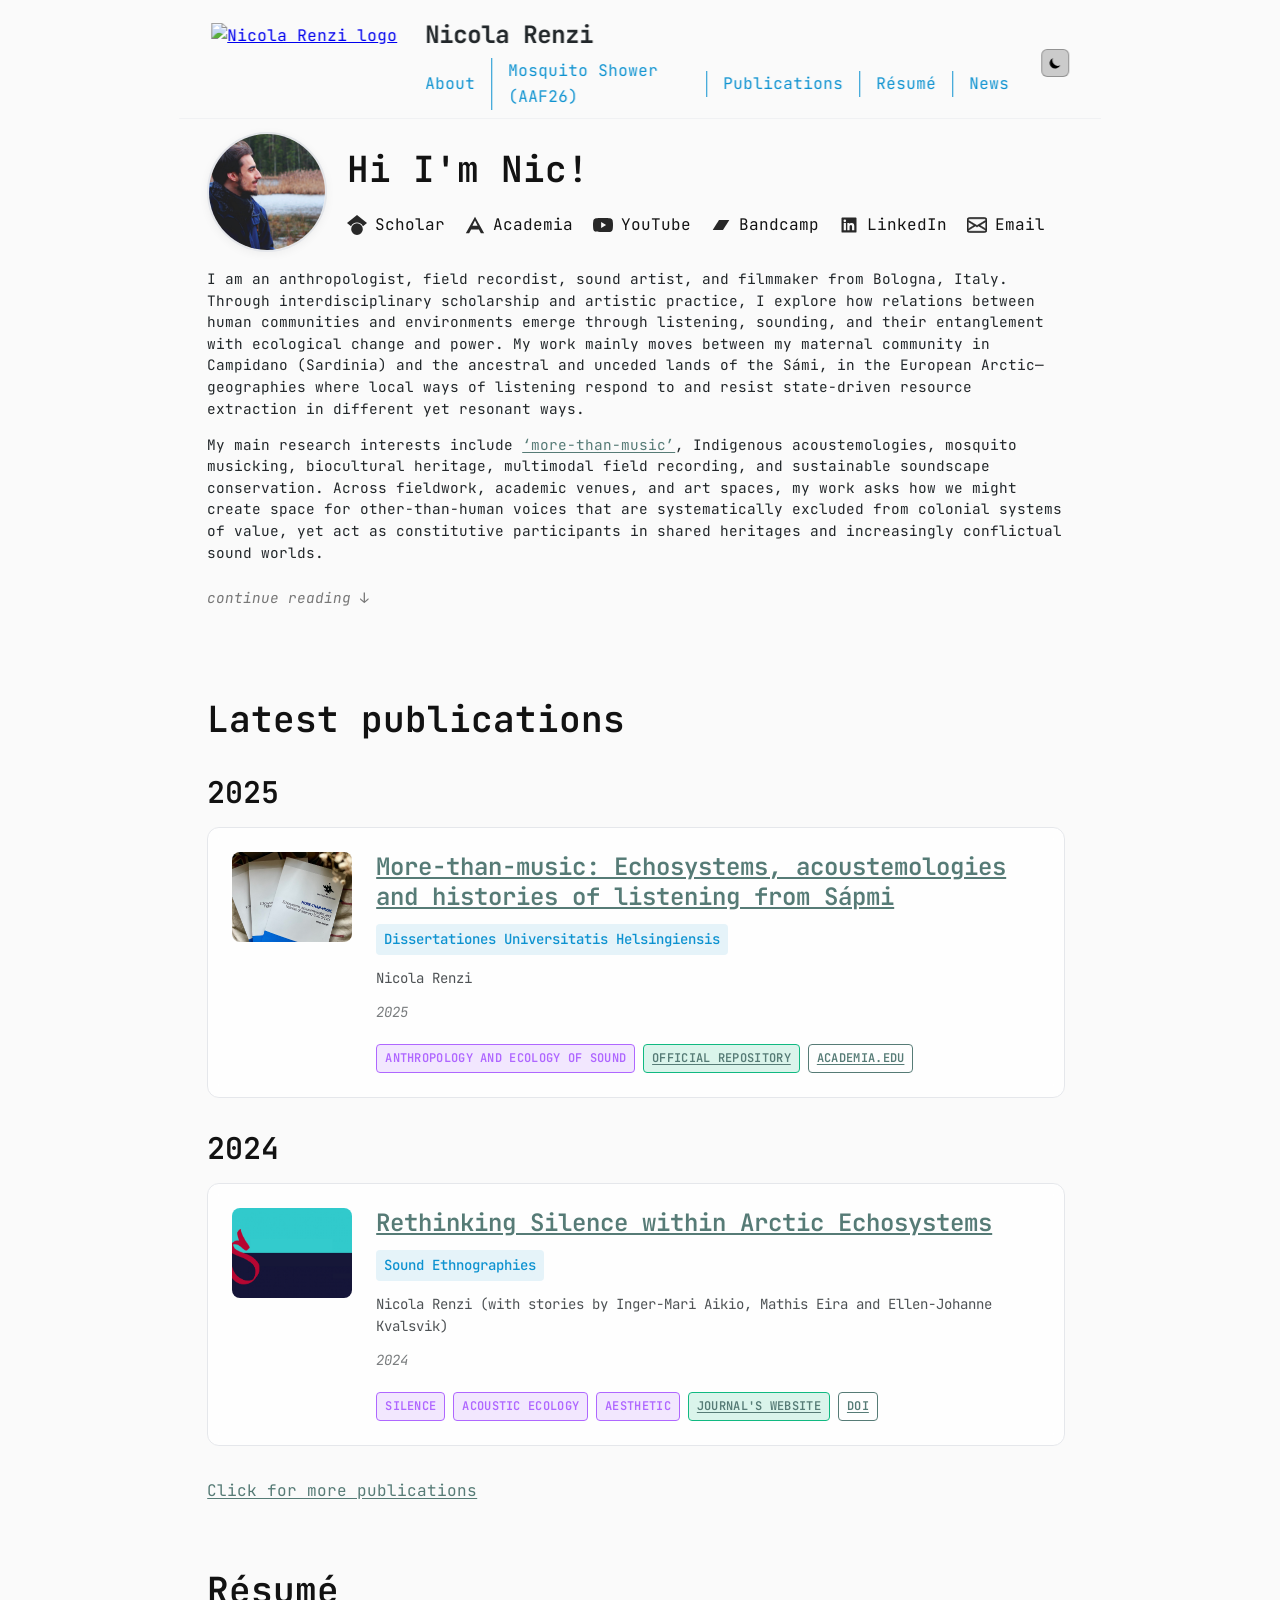
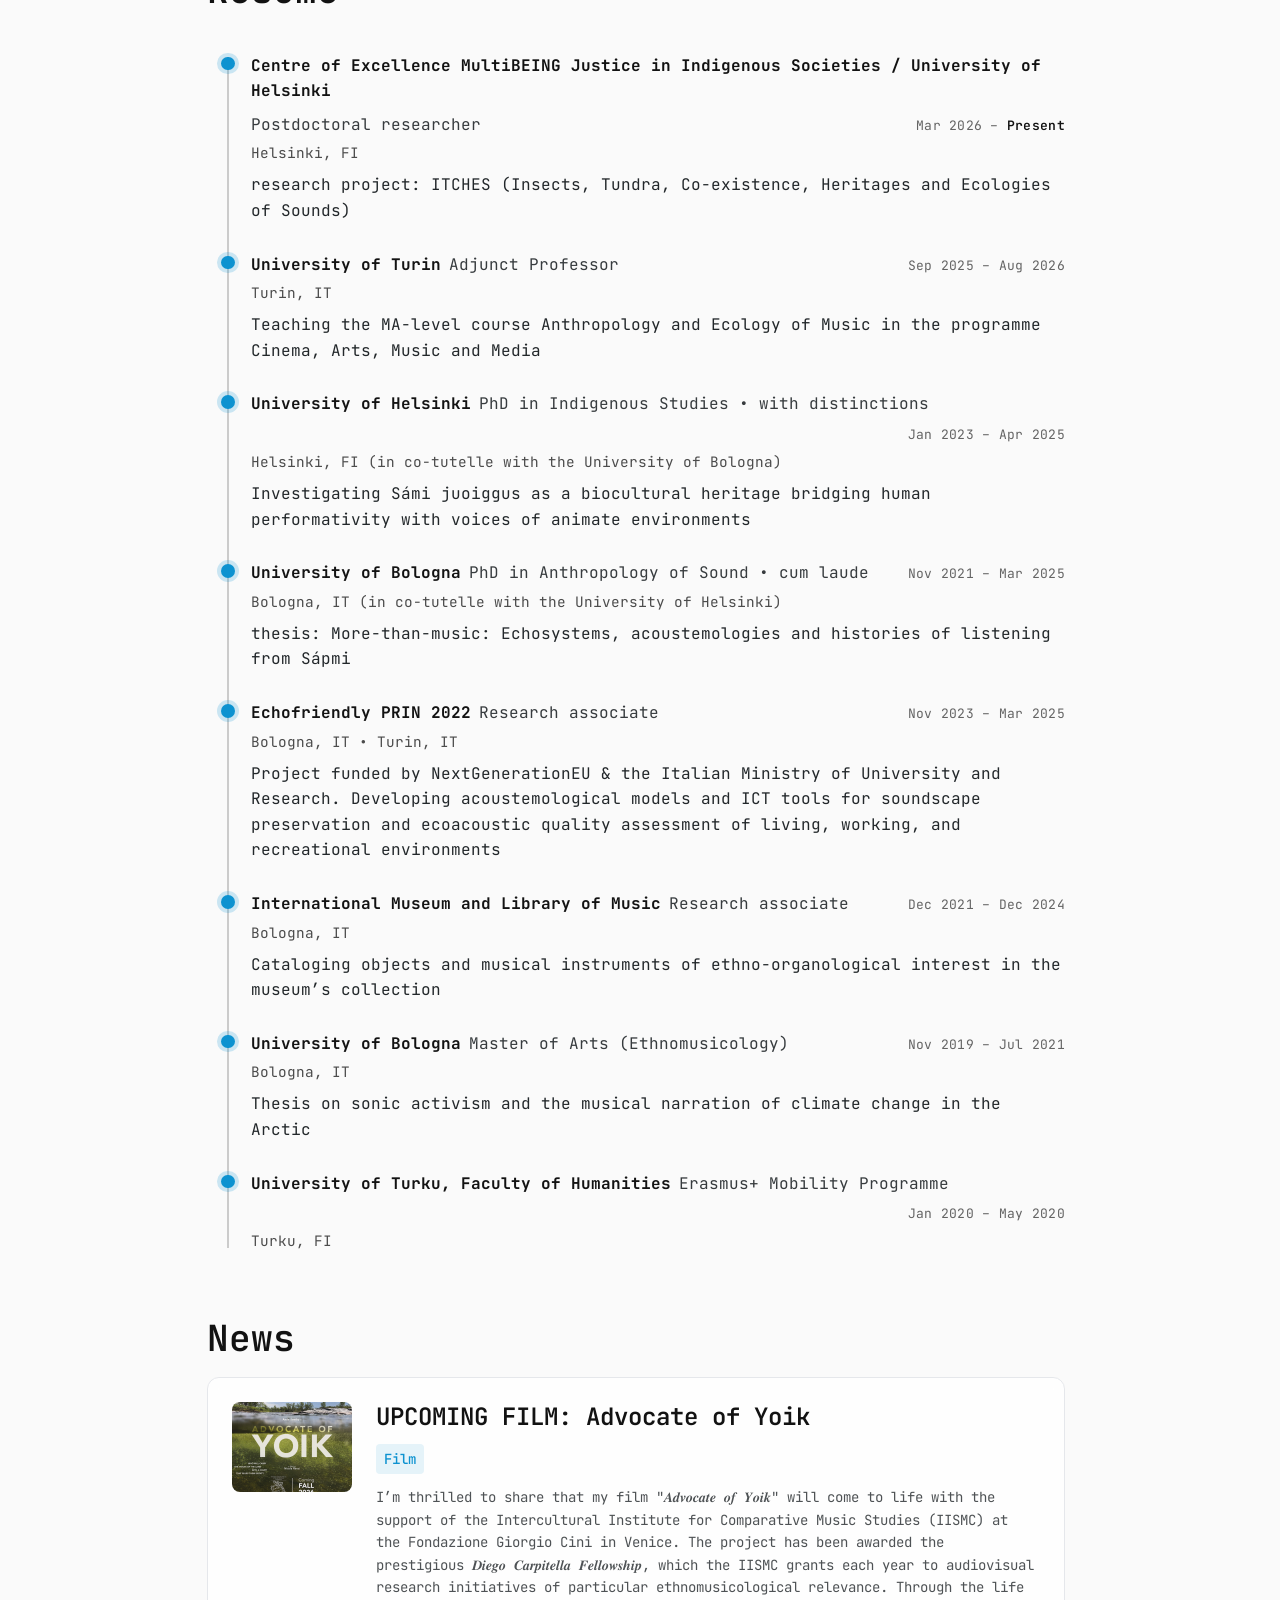
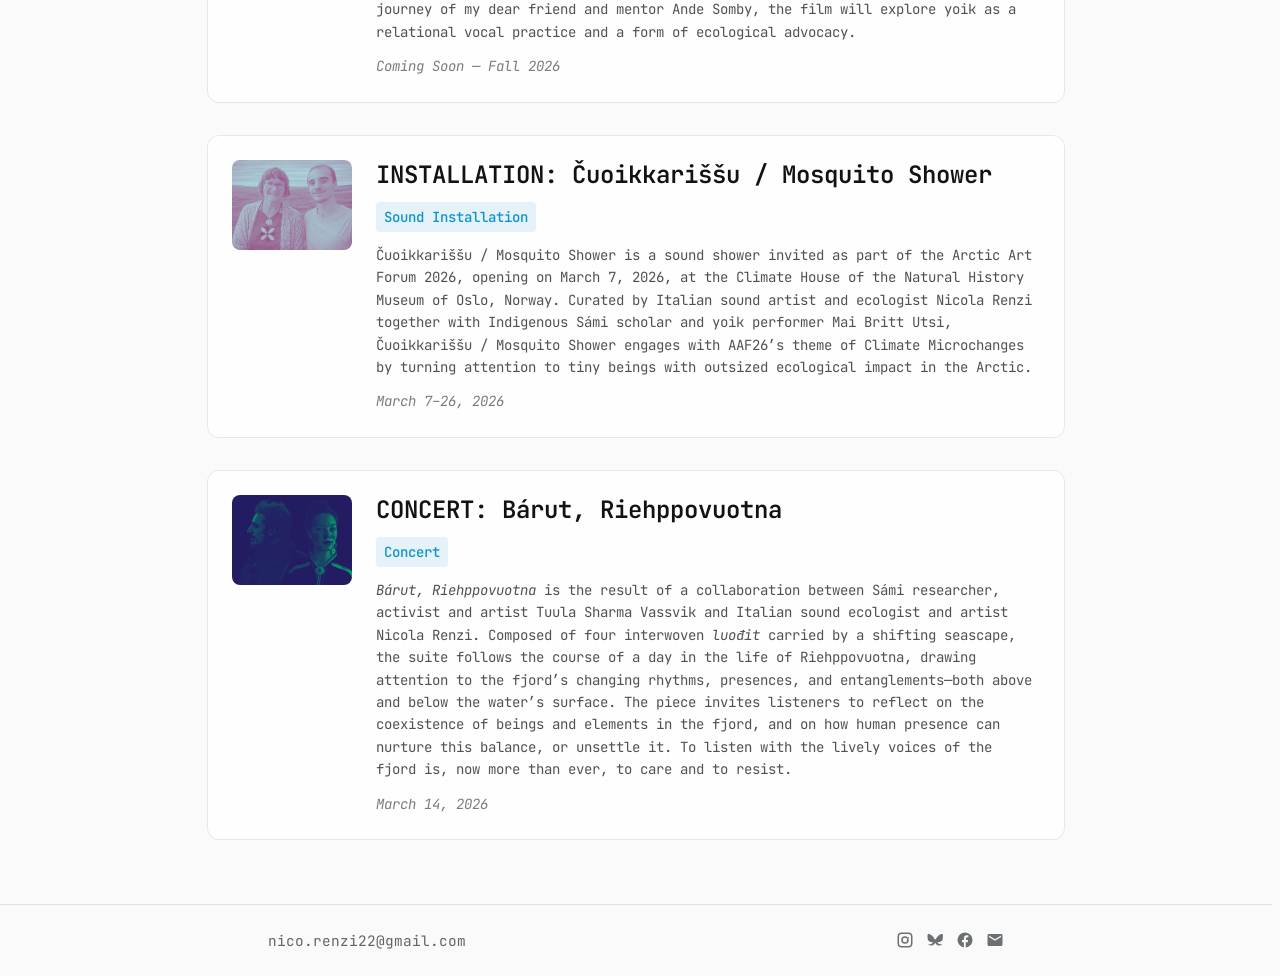
==== commit 4ea6e8ed: "Update index.html" ====
--- a/docs/index.html
+++ b/docs/index.html
@@ -1,6 +1,14 @@
 <!DOCTYPE html>
 <html lang="en" class="scroll-smooth">
 <head>
+        <!-- here for the language switch -->
+
+    <link rel="canonical" href="https://nicolarenzi.com/">
+<link rel="alternate" hreflang="en" href="https://nicolarenzi.com/">
+<link rel="alternate" hreflang="it" href="https://nicolarenzi.com/it/">
+<link rel="alternate" hreflang="x-default" href="https://nicolarenzi.com/">
+            <!-- end of language switch -->
+
     <meta charset="UTF-8">
     <meta name="viewport" content="width=device-width, initial-scale=1.0">
     <title>Nicola Renzi</title>
--- a/docs/styles.css
+++ b/docs/styles.css
@@ -1462,6 +1462,44 @@
   transition: opacity 0.2s ease;
 }
 
+
+/* =========================
+   More publications toggle
+   ========================= */
+
+.publications-more {
+  margin: 1.5rem 0 2rem;
+}
+
+.publications-more summary {
+  cursor: pointer;
+  list-style: none;
+  font-style: italic;
+  color: var(--color-link);
+  margin: 0.5rem 0 1rem;
+  user-select: none;
+}
+
+.publications-more summary::-webkit-details-marker {
+  display: none;
+}
+
+.publications-more .summary-less {
+  display: none;
+}
+
+.publications-more[open] .summary-more {
+  display: none;
+}
+
+.publications-more[open] .summary-less {
+  display: inline;
+}
+
+.publications-more-content {
+  margin-top: 1rem;
+}
+
 /* =========================
    box "did you know?"
    ========================= */
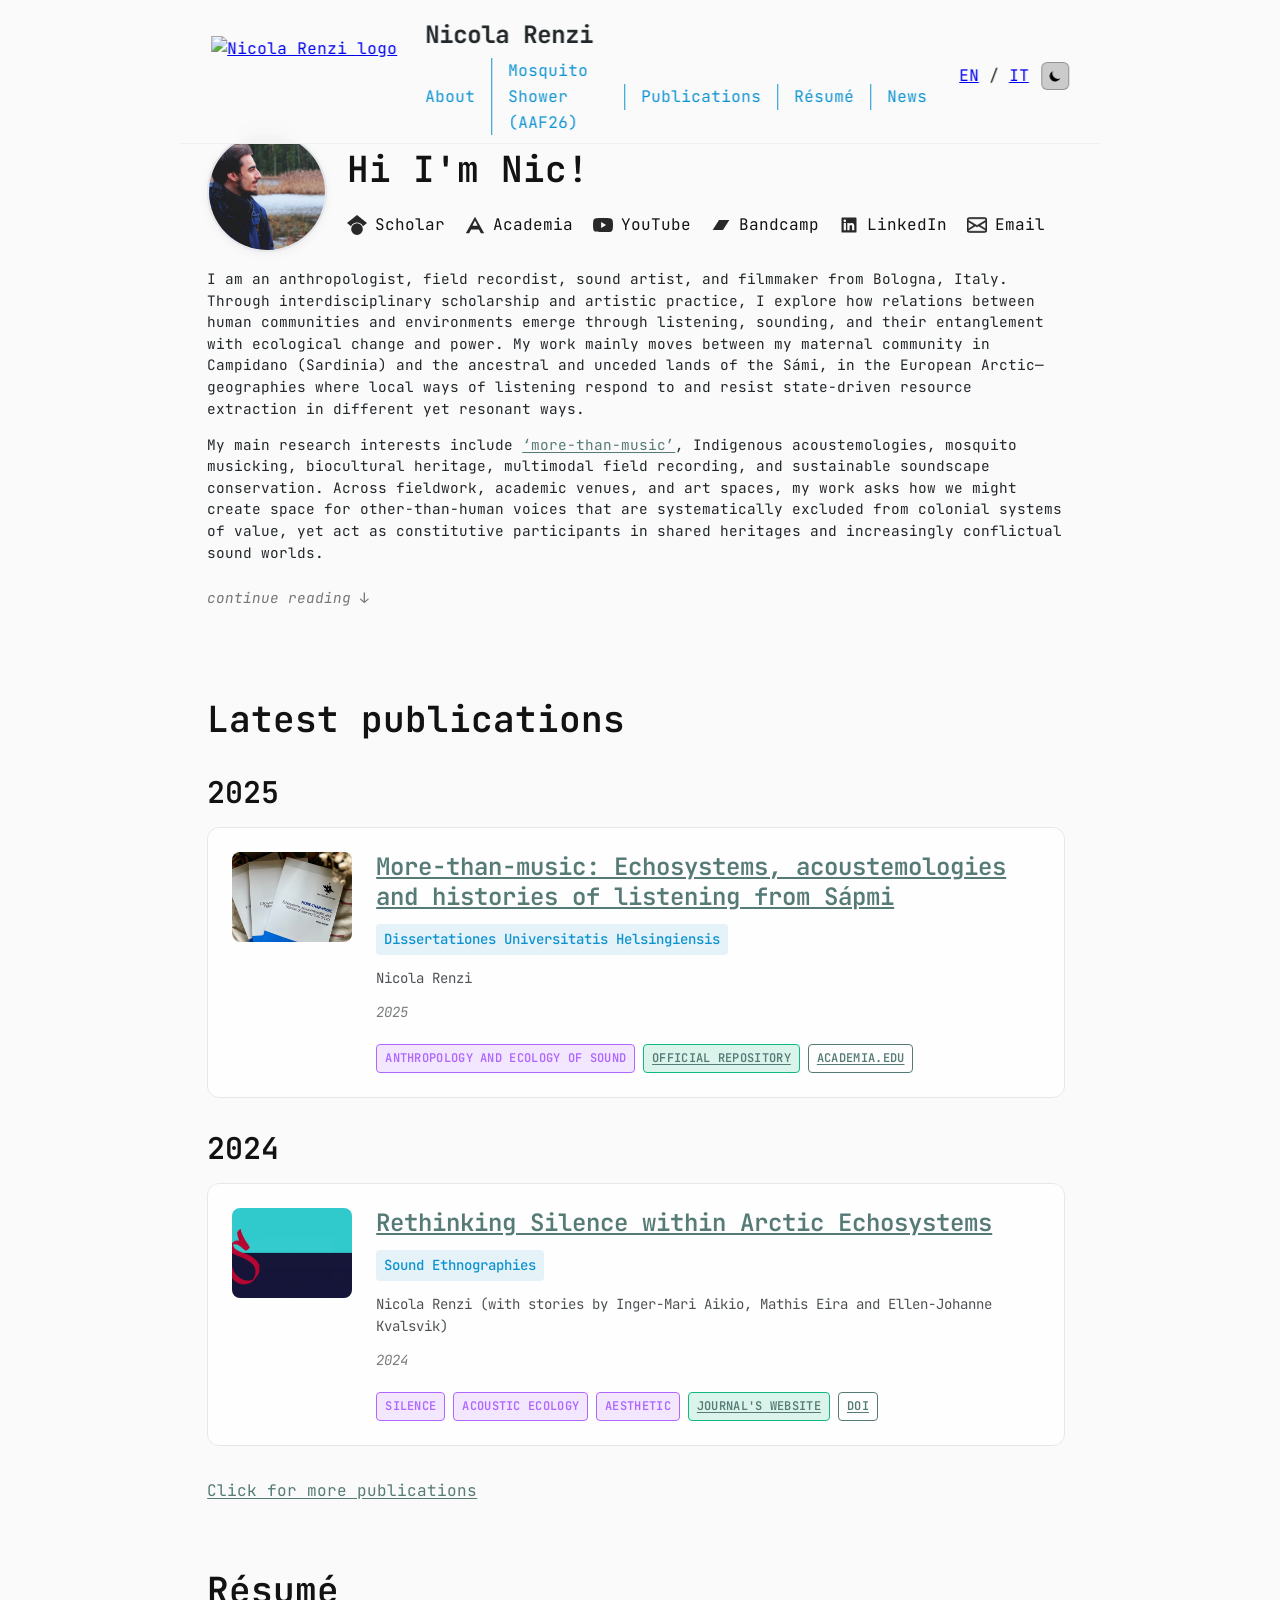
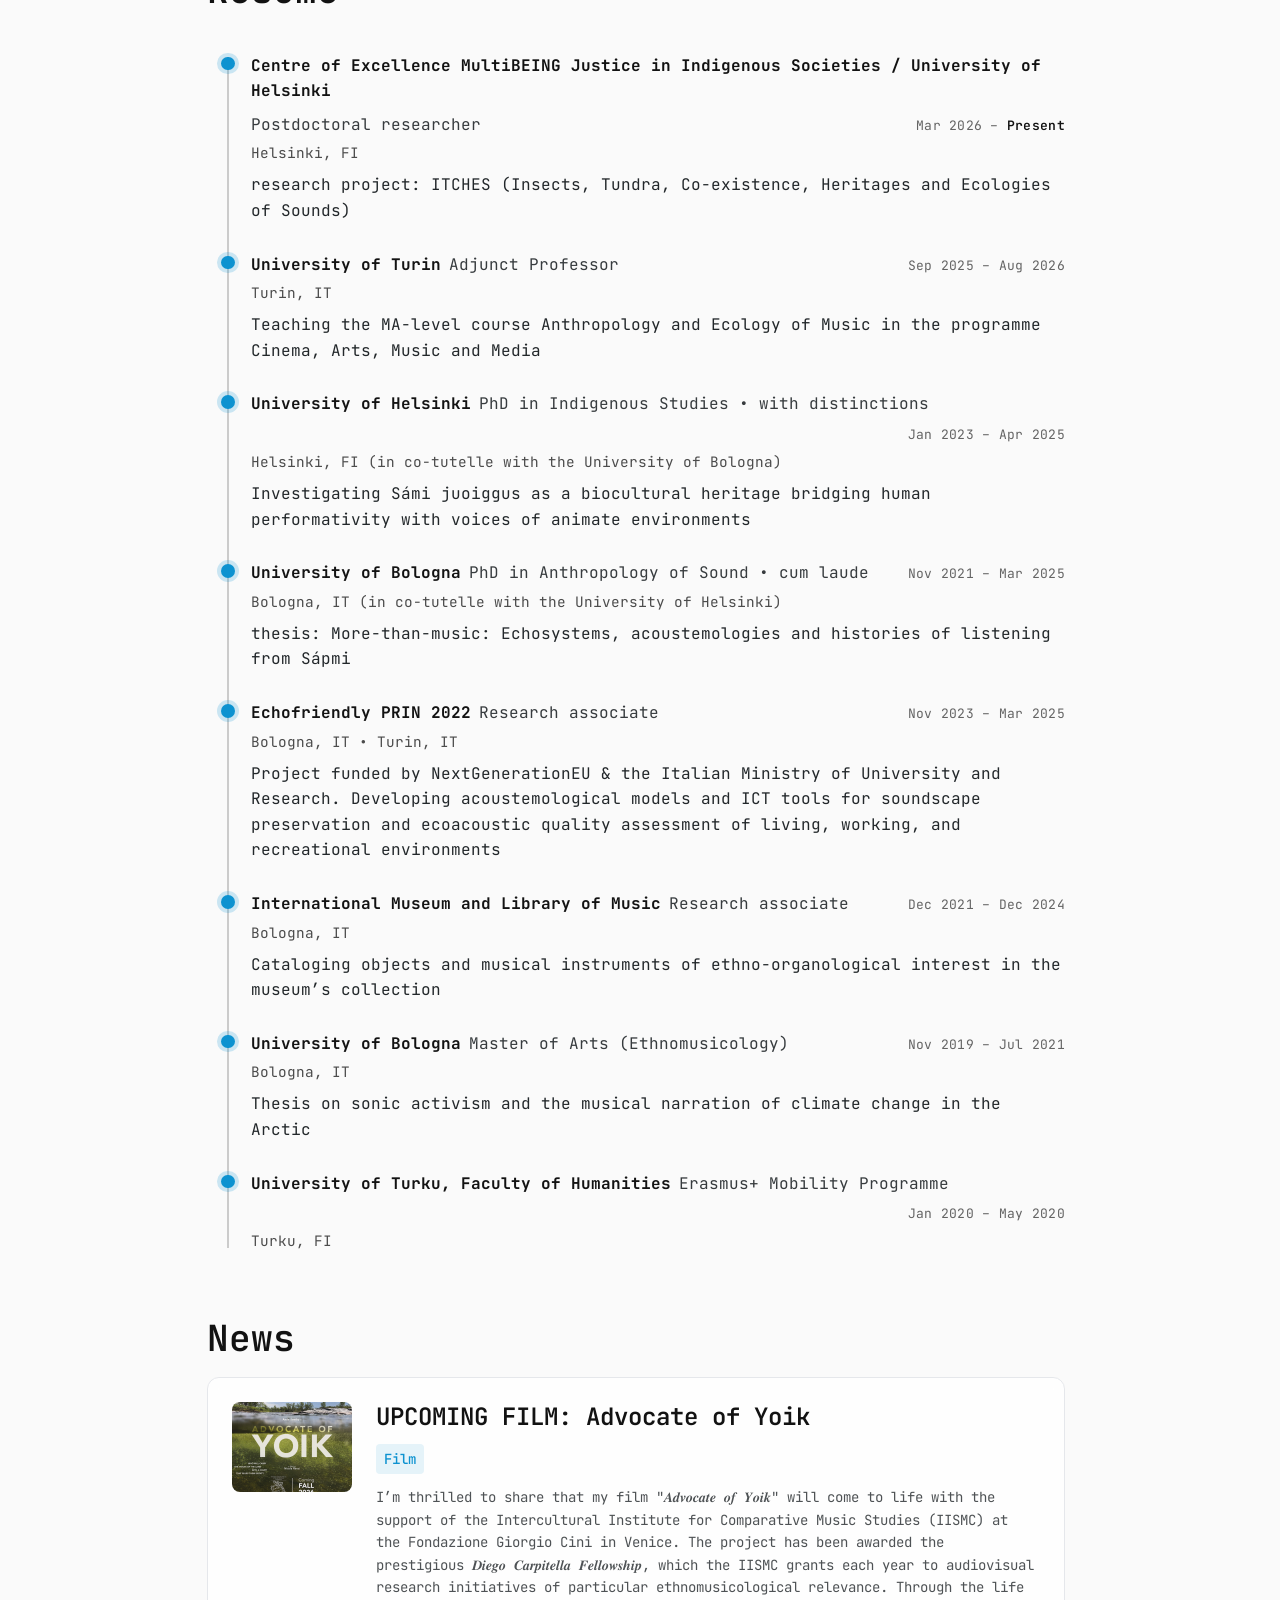
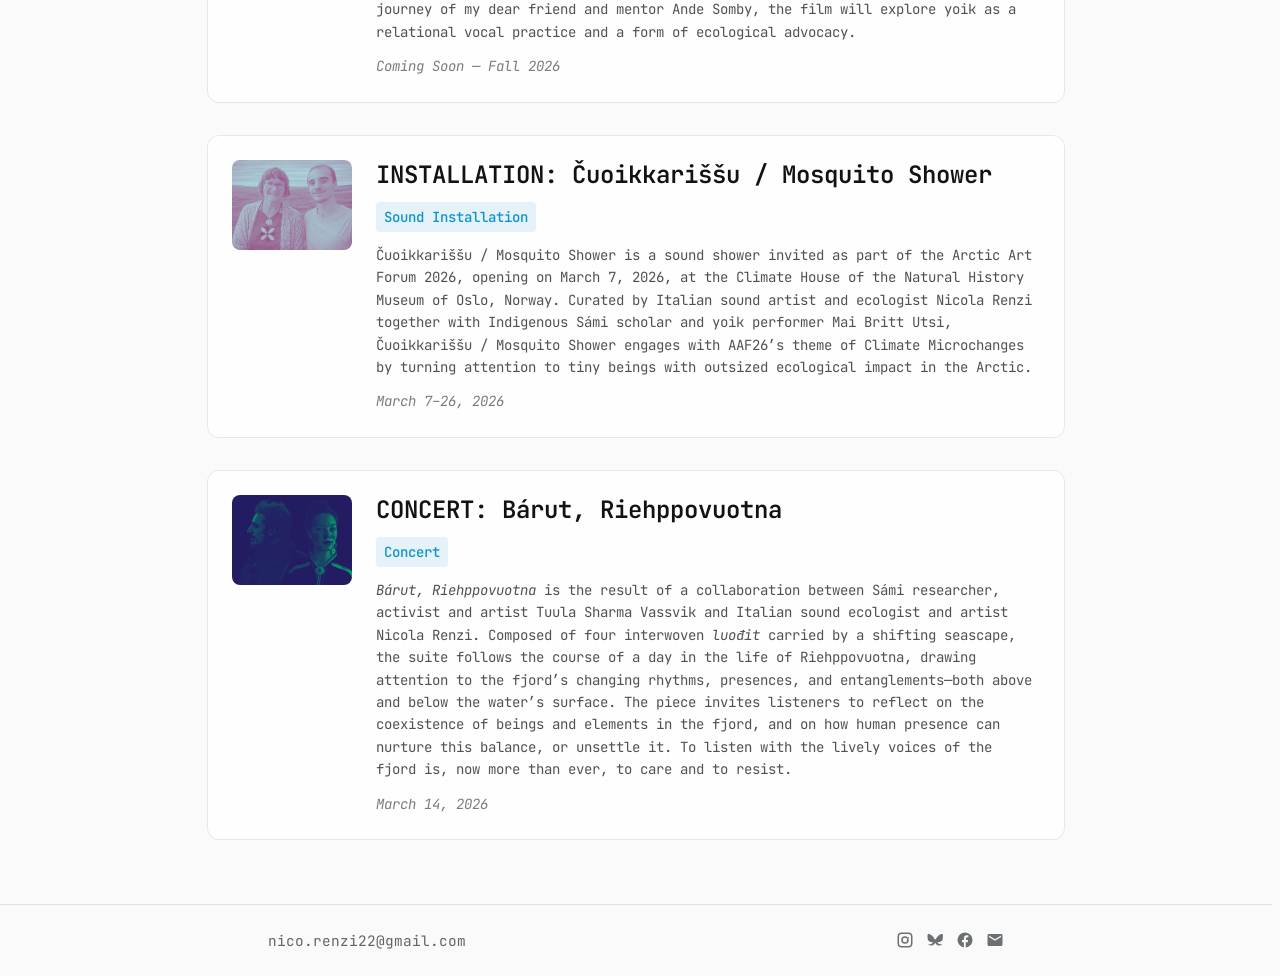
==== commit f9b00125: "Update index.html" ====
--- a/docs/index.html
+++ b/docs/index.html
@@ -72,6 +72,12 @@
 
             <!-- Controls -->
             <div class="header-controls flex items-center gap-3">
+                    <!-- Language Switch -->
+    <nav class="language-switch" aria-label="Language switch">
+        <a href="/" lang="en" hreflang="en" class="active" aria-current="page">EN</a>
+        <span aria-hidden="true">/</span>
+        <a href="/it/" lang="it" hreflang="it">IT</a>
+    </nav>
                 <!-- Theme Toggle -->
                 <button id="theme-toggle" class="flex h-7 w-7 items-center justify-center rounded-md border border-accent-2/20 bg-accent-2/10 p-1 transition-colors hover:bg-accent-2/20" aria-label="Switch to dark theme">
                     <svg class="sun-icon h-4 w-4" fill="currentColor" viewBox="0 0 20 20">
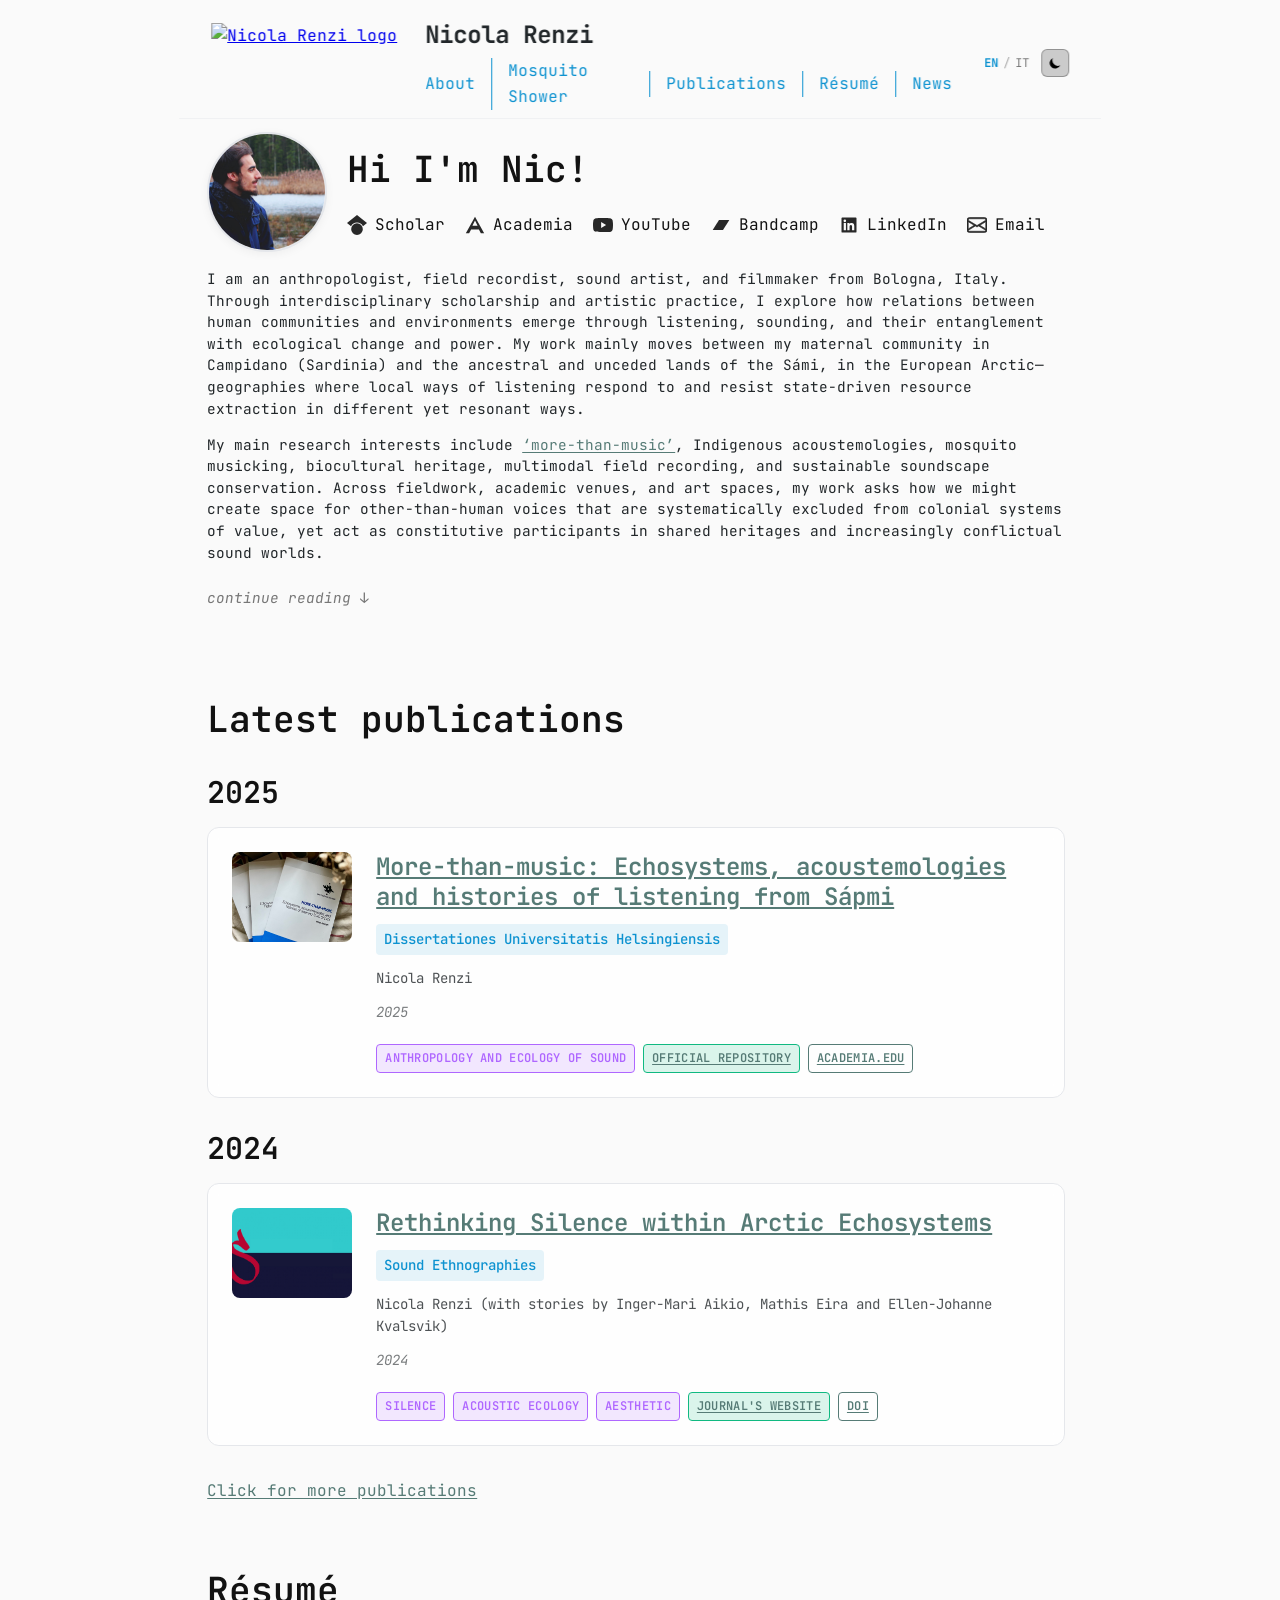
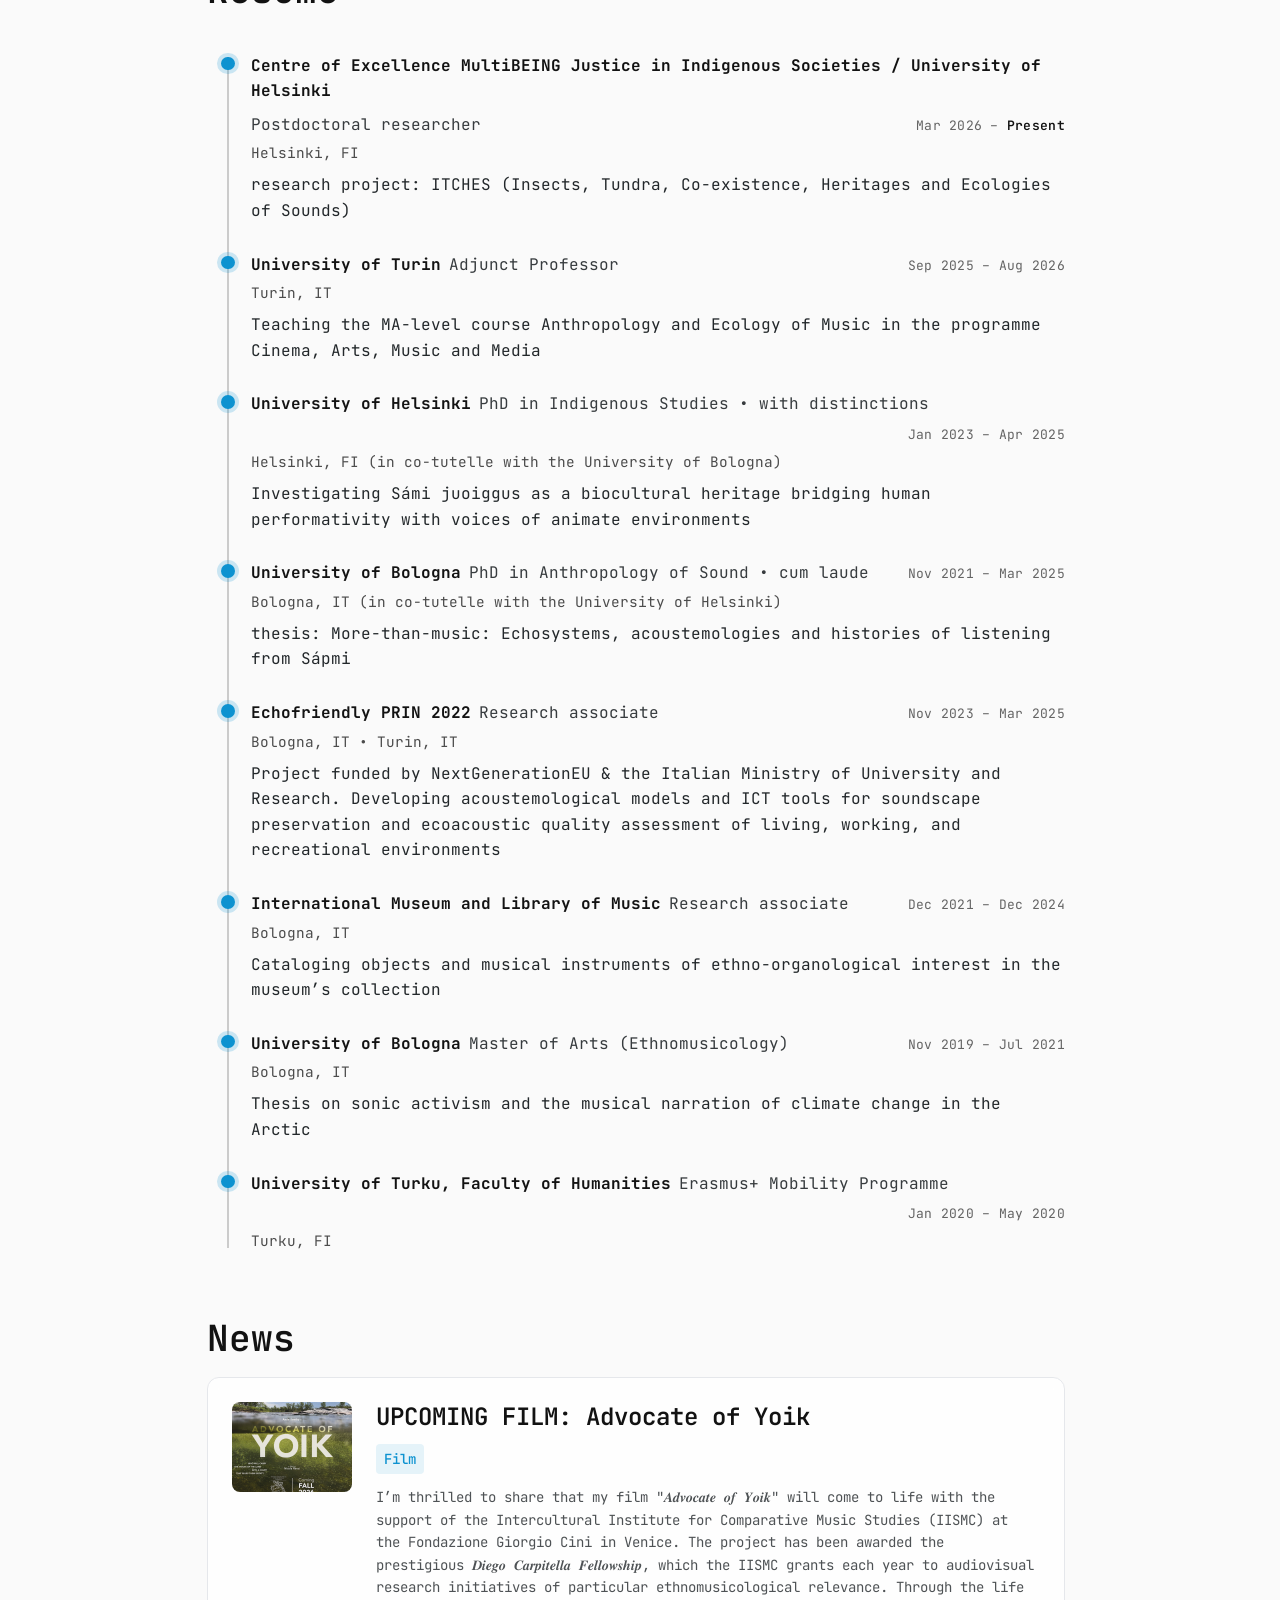
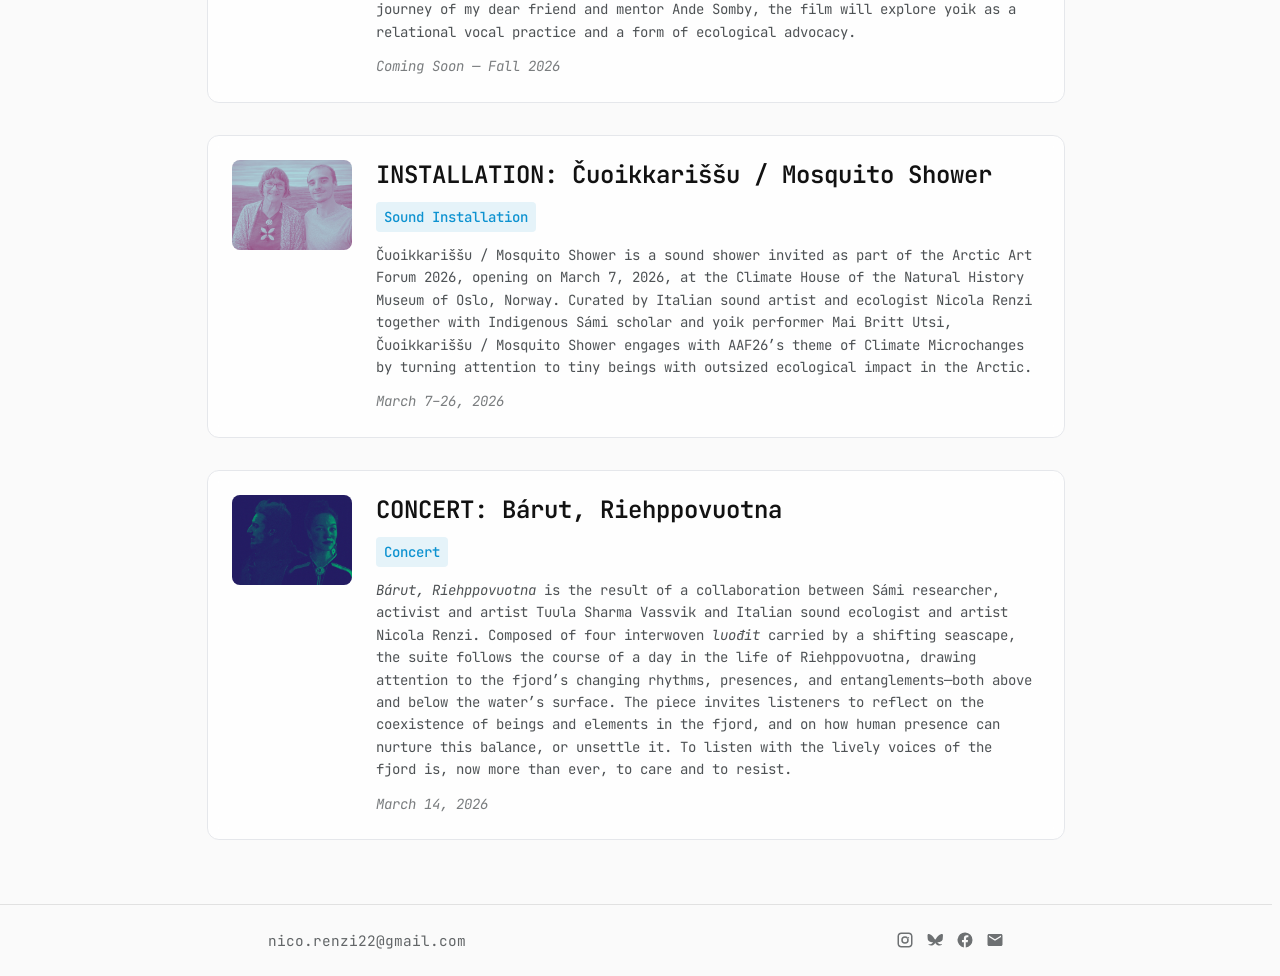
==== commit 7e598e45: "Update index.html" ====
--- a/docs/index.html
+++ b/docs/index.html
@@ -64,7 +64,7 @@
             <!-- Desktop Navigation -->
             <nav class="mobile-nav-menu header-nav sm:flex sm:flex-row sm:items-center" id="navigation-menu">
                 <a href="#about">About</a>
-                <a href="mosquito-shower.html">Mosquito Shower (AAF26)</a>
+                <a href="mosquito-shower.html">Mosquito Shower</a>
                 <a href="#publications">Publications</a>
                 <a href="#resume">Résumé</a>
                 <a href="#news">News</a>
--- a/docs/styles.css
+++ b/docs/styles.css
@@ -538,6 +538,58 @@
     text-decoration-thickness: 2px;
 }
 
+
+/* =========================
+   Language switch
+   ========================= */
+
+.language-switch {
+    display: inline-flex;
+    align-items: center;
+    gap: 0.3rem;
+    font-size: 0.75rem;
+    line-height: 1;
+    color: var(--color-accent-2);
+    white-space: nowrap;
+}
+
+.language-switch a {
+    color: var(--color-accent-2);
+    text-decoration: none;
+    opacity: 0.55;
+    transition: opacity 0.2s ease, color 0.2s ease;
+}
+
+.language-switch a:hover {
+    opacity: 1;
+    color: var(--color-accent);
+    text-decoration: underline;
+    text-underline-offset: 3px;
+}
+
+.language-switch a.active {
+    opacity: 1;
+    color: var(--color-accent);
+    font-weight: 700;
+}
+
+.language-switch span {
+    opacity: 0.35;
+}
+
+/* Mobile: make it touch-friendly but compact */
+@media (max-width: 640px) {
+    .language-switch {
+        font-size: 0.75rem;
+        gap: 0.25rem;
+    }
+
+    .language-switch a {
+        padding: 0.35rem 0.15rem;
+    }
+}
+
+
 /* About section layout */
 .about-header {
     display: flex;
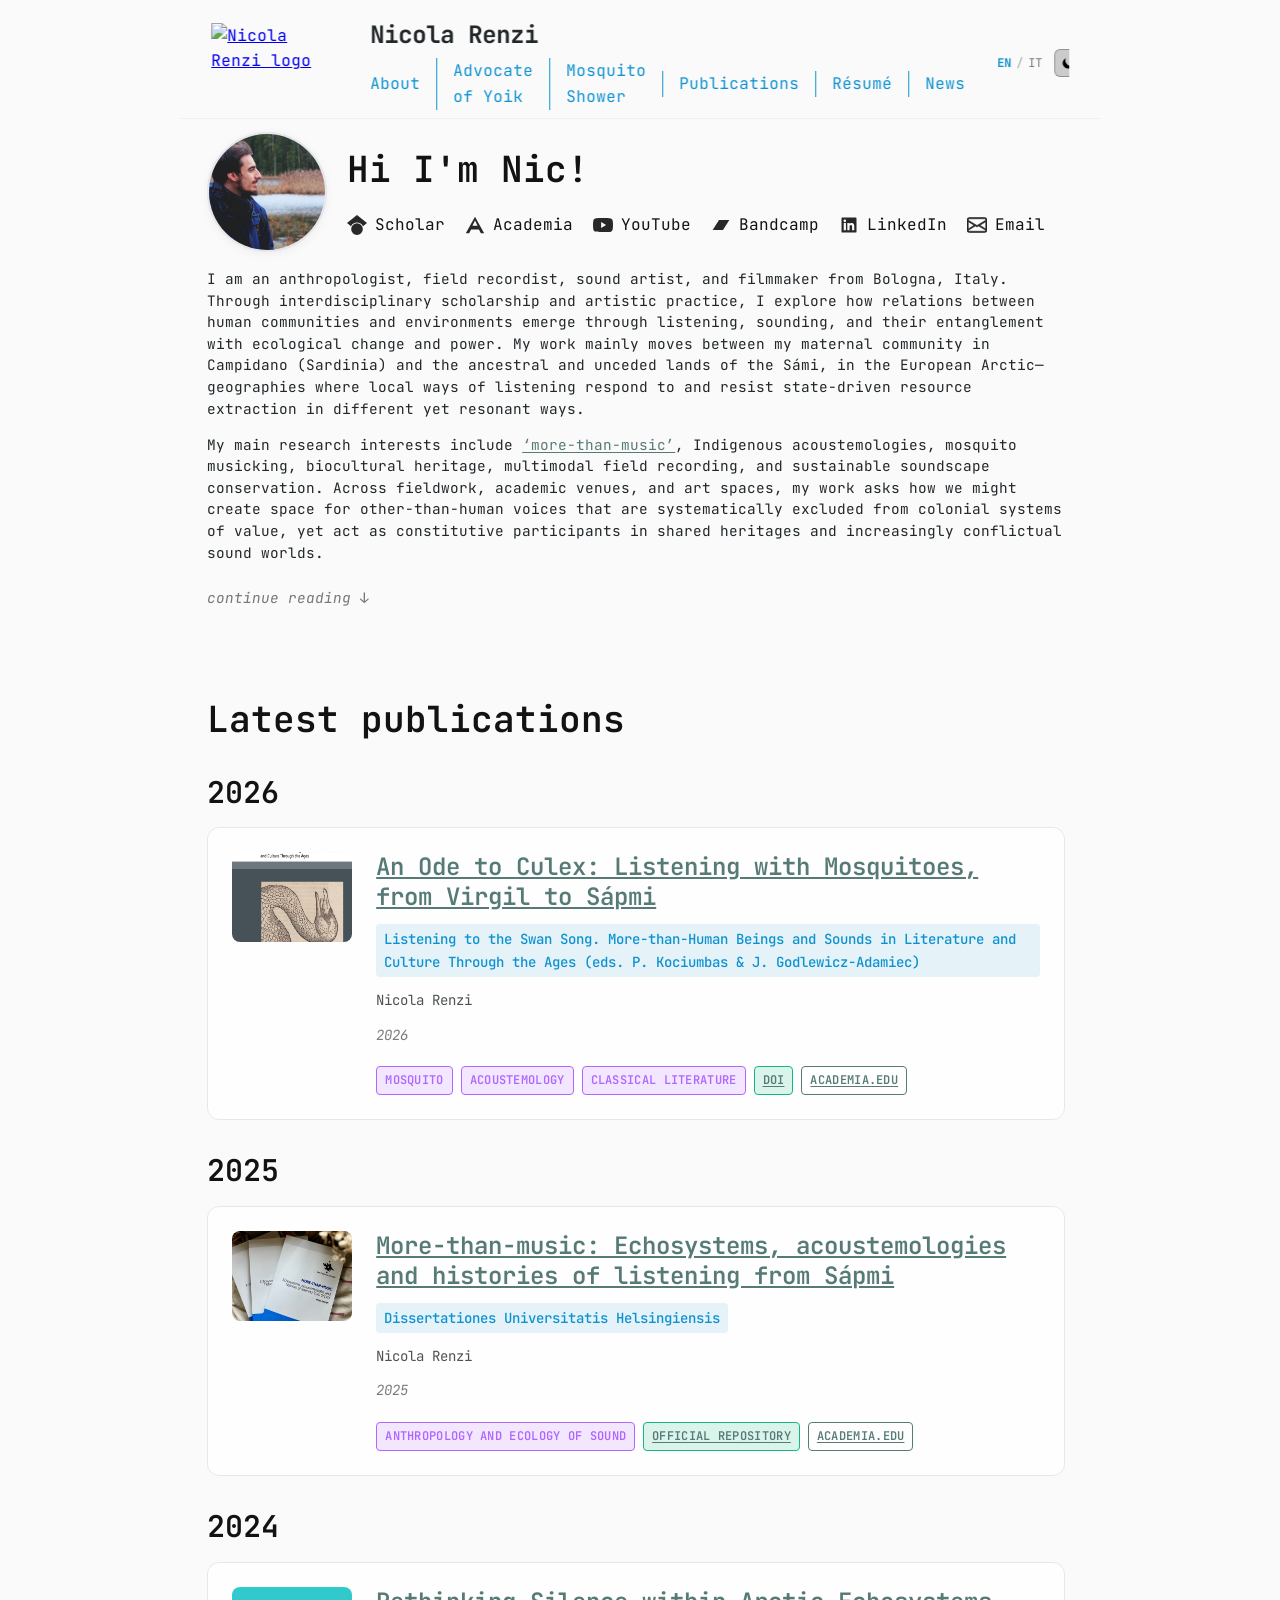
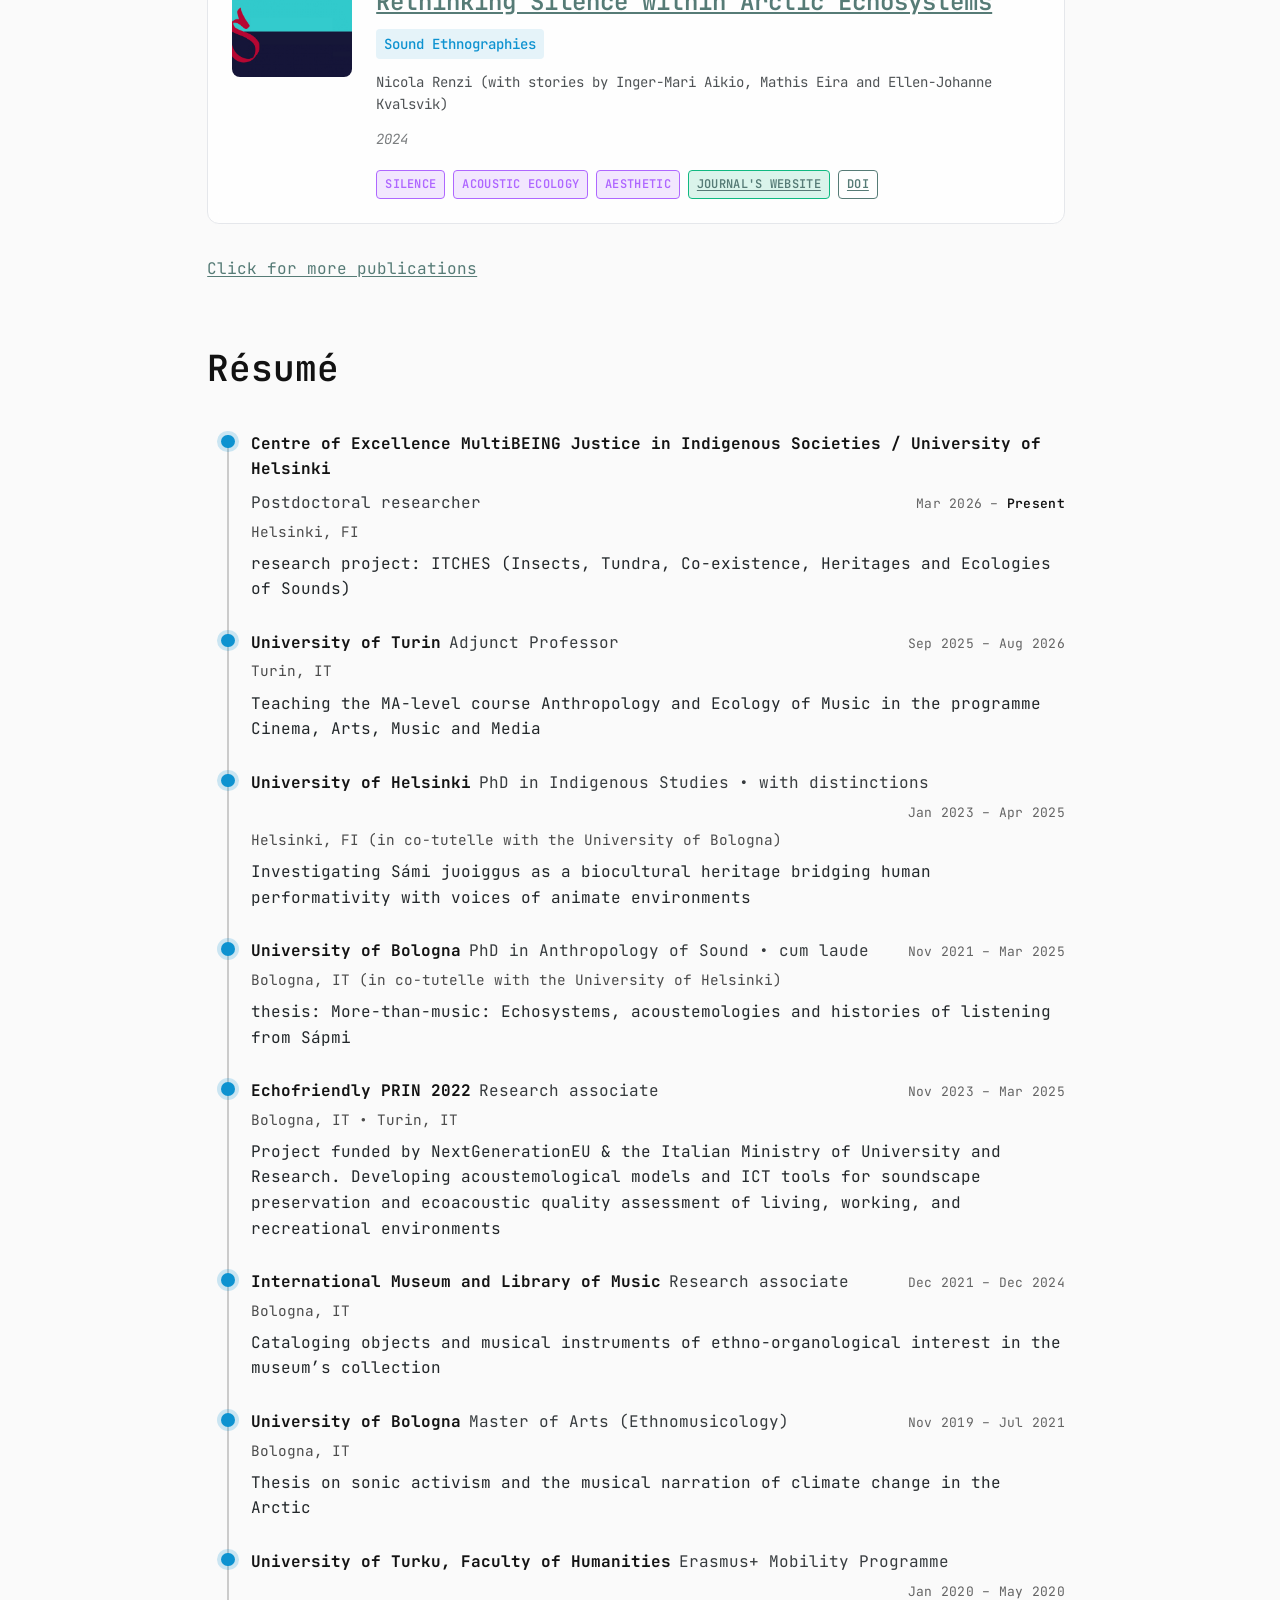
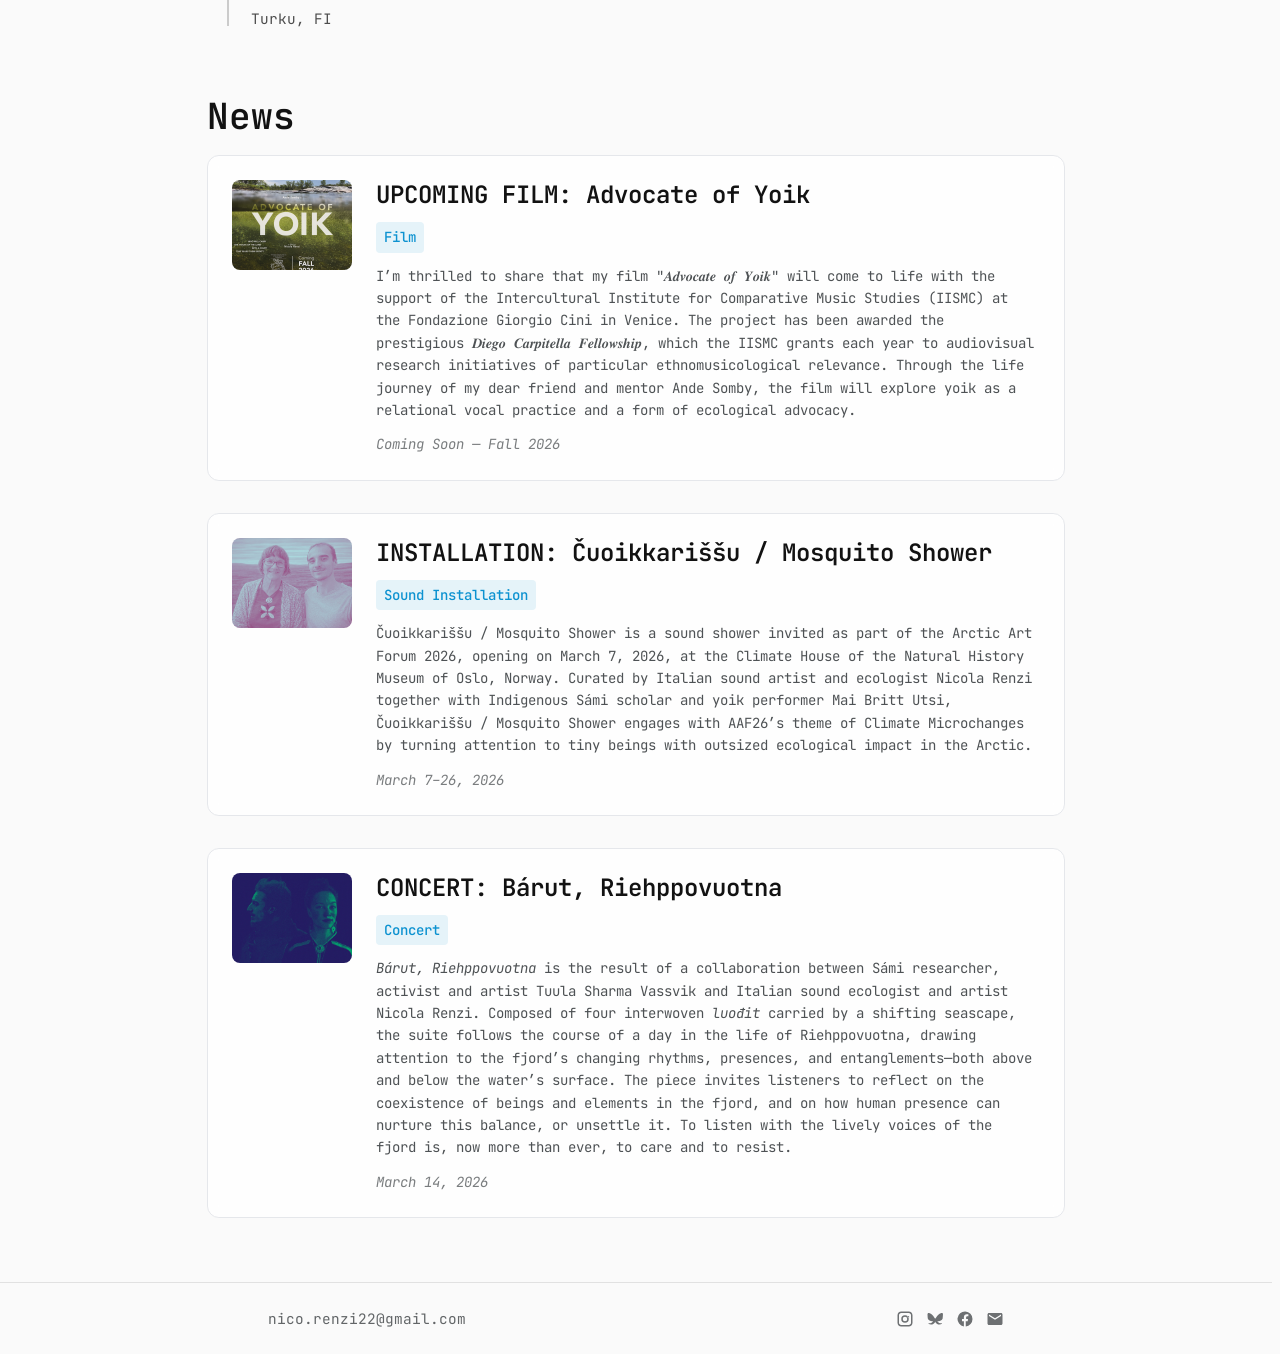
==== commit 9aabad5d: "Update index.html" ====
--- a/docs/index.html
+++ b/docs/index.html
@@ -64,6 +64,7 @@
             <!-- Desktop Navigation -->
             <nav class="mobile-nav-menu header-nav sm:flex sm:flex-row sm:items-center" id="navigation-menu">
                 <a href="#about">About</a>
+                <a href="advocate-of-yoik.html">Advocate of Yoik</a>
                 <a href="mosquito-shower.html">Mosquito Shower</a>
                 <a href="#publications">Publications</a>
                 <a href="#resume">Résumé</a>
--- a/docs/styles.css
+++ b/docs/styles.css
@@ -791,6 +791,7 @@
         /* Keep fixed position on mobile - removed position: relative override */
         z-index: 100; /* Ensure proper z-index on mobile */
     }
+
     
     /* Prevent body scroll when menu is open */
     body.menu-open {
@@ -881,11 +882,9 @@
     }
     
     /* Better logo visibility and size */
-    #main-header svg {
-        filter: drop-shadow(0 2px 4px rgba(0, 0, 0, 0.1));
-        height: 4rem !important; /* Increase from 3.5rem to 4rem */
-        width: 2.4rem !important;  /* Increase from 2.1rem to 2.4rem, maintaining aspect ratio */
-    }
+#main-header .header-logo img {
+    filter: drop-shadow(0 2px 4px rgba(0, 0, 0, 0.1));
+}
 }
 
 /* Prevent text selection on interactive elements */
@@ -2323,3 +2322,242 @@
 }
 
 
+
+/* =========================
+   Advocate of Yoik film page
+   Append this to styles.css
+   ========================= */
+
+.film-main {
+    width: min(100% - 2rem, 72rem);
+    margin: 0 auto;
+    padding: 2rem 0 6rem;
+}
+
+.film-hero {
+    max-width: 57.6rem;
+    margin: 0 auto 3rem;
+    padding-top: 1rem;
+}
+
+.film-eyebrow,
+.film-kicker {
+    margin: 0 0 0.65rem;
+    color: var(--color-accent);
+    font-size: 0.75rem;
+    font-weight: 600;
+    letter-spacing: 0.12em;
+    text-transform: uppercase;
+}
+
+.film-hero h1 {
+    max-width: 10ch;
+    margin: 0;
+    color: var(--color-accent-2);
+    font-size: clamp(2.8rem, 9vw, 6.8rem);
+    font-weight: 600;
+    line-height: 0.95;
+    letter-spacing: -0.07em;
+}
+
+.film-logline {
+    max-width: 48rem;
+    margin: 2rem 0 0;
+    font-size: clamp(1rem, 2.2vw, 1.3rem);
+    line-height: 1.65;
+}
+
+.film-premiere {
+    display: grid;
+    width: fit-content;
+    margin-top: 2.25rem;
+    padding-left: 1rem;
+    border-left: 3px solid var(--color-accent);
+    gap: 0.15rem;
+}
+
+.film-premiere__label,
+.film-premiere span:last-child {
+    font-size: 0.8rem;
+    opacity: 0.72;
+}
+
+.film-premiere strong {
+    color: var(--color-accent-2);
+    font-size: 1.05rem;
+}
+
+.film-lead-image {
+    width: min(100%, 72rem);
+    margin: 0 auto 5rem;
+}
+
+.film-lead-image img,
+.film-gallery img {
+    display: block;
+    width: 100%;
+    height: 100%;
+    object-fit: cover;
+}
+
+.film-lead-image img {
+    max-height: 75vh;
+    aspect-ratio: 16 / 9;
+}
+
+.film-lead-image figcaption {
+    margin-top: 0.5rem;
+    font-size: 0.72rem;
+    opacity: 0.62;
+}
+
+.film-section {
+    display: grid;
+    grid-template-columns: minmax(10rem, 0.75fr) minmax(0, 2fr);
+    max-width: 57.6rem;
+    margin: 0 auto 5.5rem;
+    gap: 2.5rem;
+}
+
+.film-section-heading h2 {
+    margin: 0;
+    color: var(--color-accent-2);
+    font-size: clamp(1.5rem, 3vw, 2.25rem);
+    line-height: 1.15;
+}
+
+.film-copy p:first-child {
+    margin-top: 0;
+}
+
+.film-copy p {
+    margin-bottom: 1.35rem;
+}
+
+.film-copy blockquote {
+    margin: 2.5rem 0 0;
+    padding: 0 0 0 1.25rem;
+    border-left: 3px solid var(--color-accent);
+    color: var(--color-accent-2);
+    font-size: clamp(1.4rem, 4vw, 2.5rem);
+    font-style: normal;
+    line-height: 1.2;
+}
+
+.video-embed {
+    position: relative;
+    overflow: hidden;
+    width: 100%;
+    aspect-ratio: 16 / 9;
+    background: #000;
+}
+
+.video-embed iframe {
+    position: absolute;
+    inset: 0;
+    width: 100%;
+    height: 100%;
+    border: 0;
+}
+
+.film-gallery {
+    display: grid;
+    grid-template-columns: repeat(2, minmax(0, 1fr));
+    width: min(100%, 72rem);
+    margin: 0 auto 5.5rem;
+    gap: 0.75rem;
+}
+
+.film-gallery figure {
+    min-height: 22rem;
+    margin: 0;
+    overflow: hidden;
+}
+
+.film-gallery__wide {
+    grid-column: 1 / -1;
+    min-height: 35rem !important;
+}
+
+.film-support {
+    padding: 2rem;
+    border: 1px solid var(--color-border);
+    background: var(--color-card-bg);
+}
+
+.film-credits {
+    margin: 0;
+}
+
+.film-credits > div {
+    display: grid;
+    grid-template-columns: minmax(8rem, 0.7fr) minmax(0, 1.5fr);
+    padding: 0.85rem 0;
+    border-top: 1px solid var(--color-border);
+    gap: 1rem;
+}
+
+.film-credits > div:last-child {
+    border-bottom: 1px solid var(--color-border);
+}
+
+.film-credits dt {
+    color: var(--color-accent);
+    font-size: 0.75rem;
+    text-transform: uppercase;
+}
+
+.film-credits dd {
+    margin: 0;
+}
+
+@media (max-width: 760px) {
+    .film-main {
+        width: min(100% - 2rem, 57.6rem);
+        padding-top: 1rem;
+    }
+
+    .film-hero {
+        margin-bottom: 2.5rem;
+    }
+
+    .film-hero h1 {
+        max-width: none;
+        font-size: clamp(2.8rem, 15vw, 4.6rem);
+    }
+
+    .film-lead-image {
+        margin-bottom: 3.75rem;
+    }
+
+    .film-section {
+        grid-template-columns: 1fr;
+        margin-bottom: 4rem;
+        gap: 1.25rem;
+    }
+
+    .film-gallery {
+        grid-template-columns: 1fr;
+        margin-bottom: 4rem;
+    }
+
+    .film-gallery__wide {
+        grid-column: auto;
+    }
+
+    .film-gallery figure,
+    .film-gallery__wide {
+        min-height: 20rem !important;
+    }
+
+    .film-support {
+        padding: 1.35rem;
+    }
+
+    .film-credits > div {
+        grid-template-columns: 1fr;
+        gap: 0.25rem;
+    }
+}
+
+
